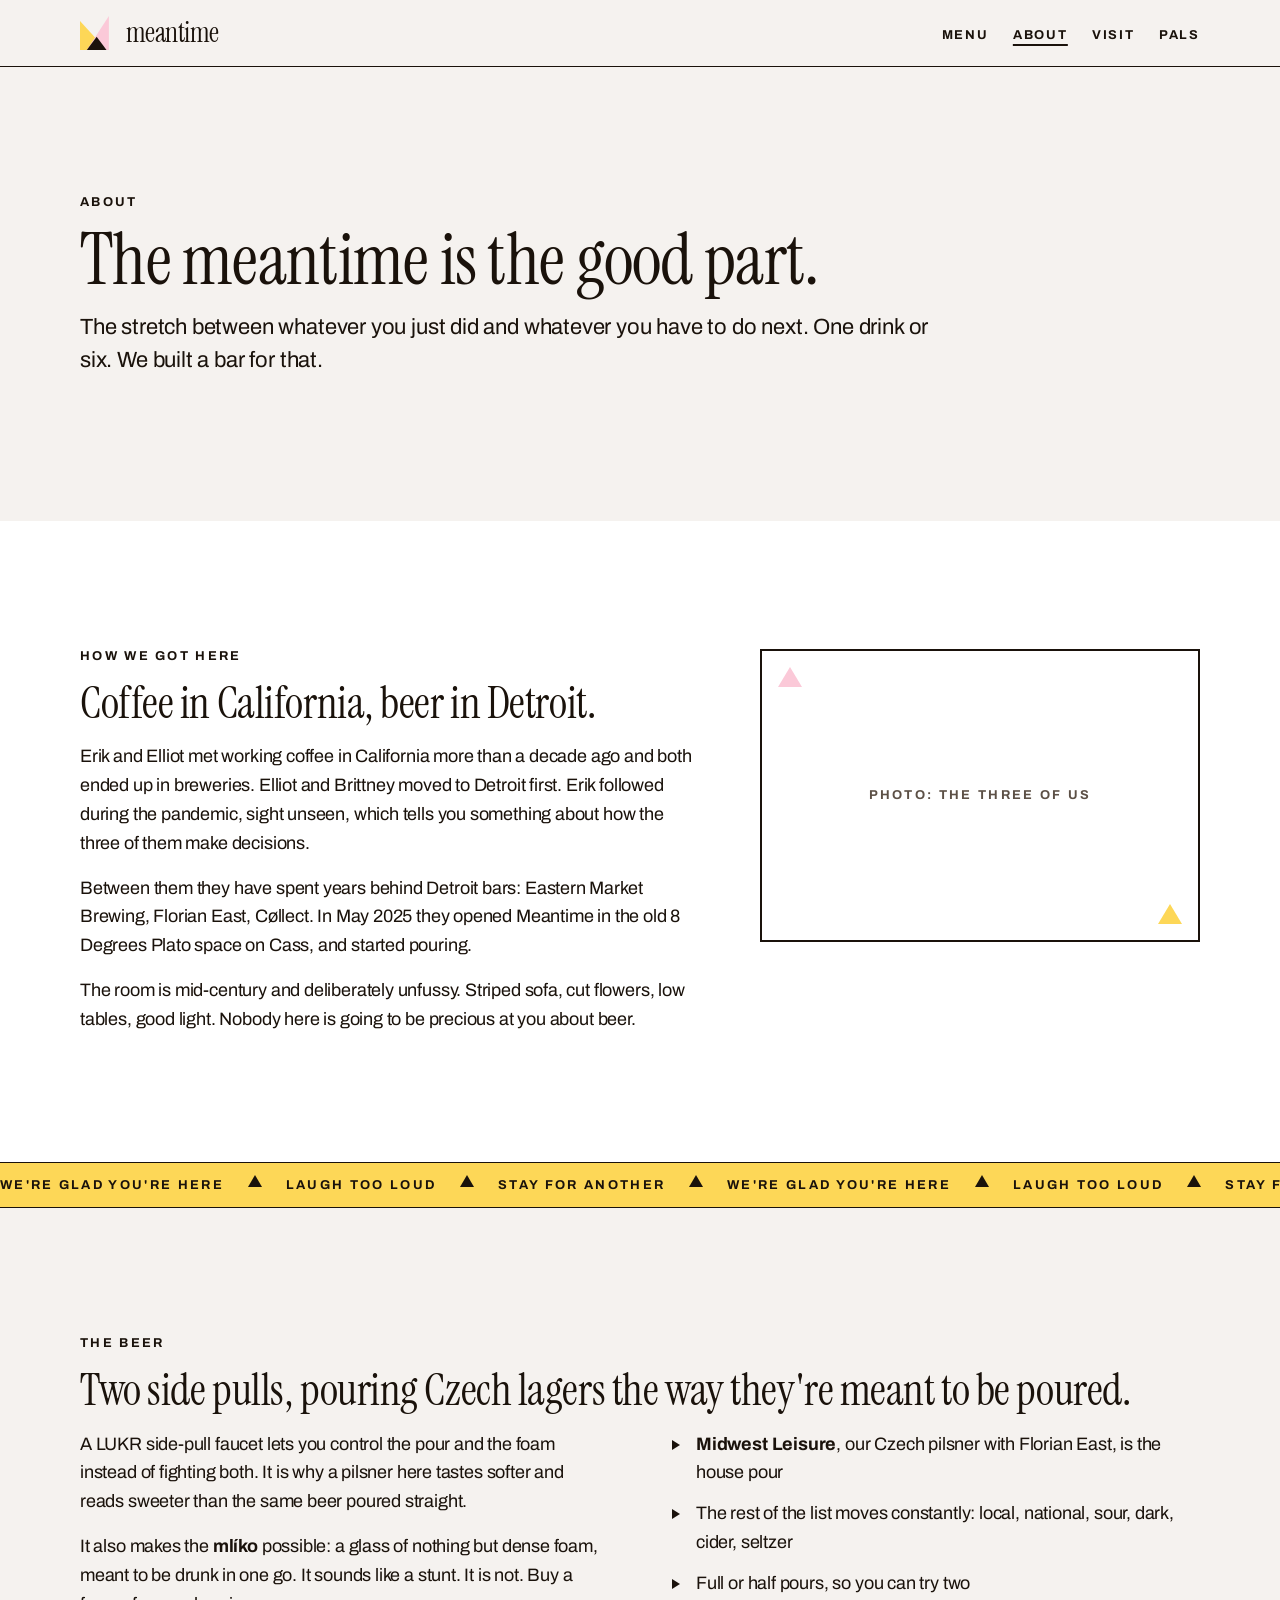
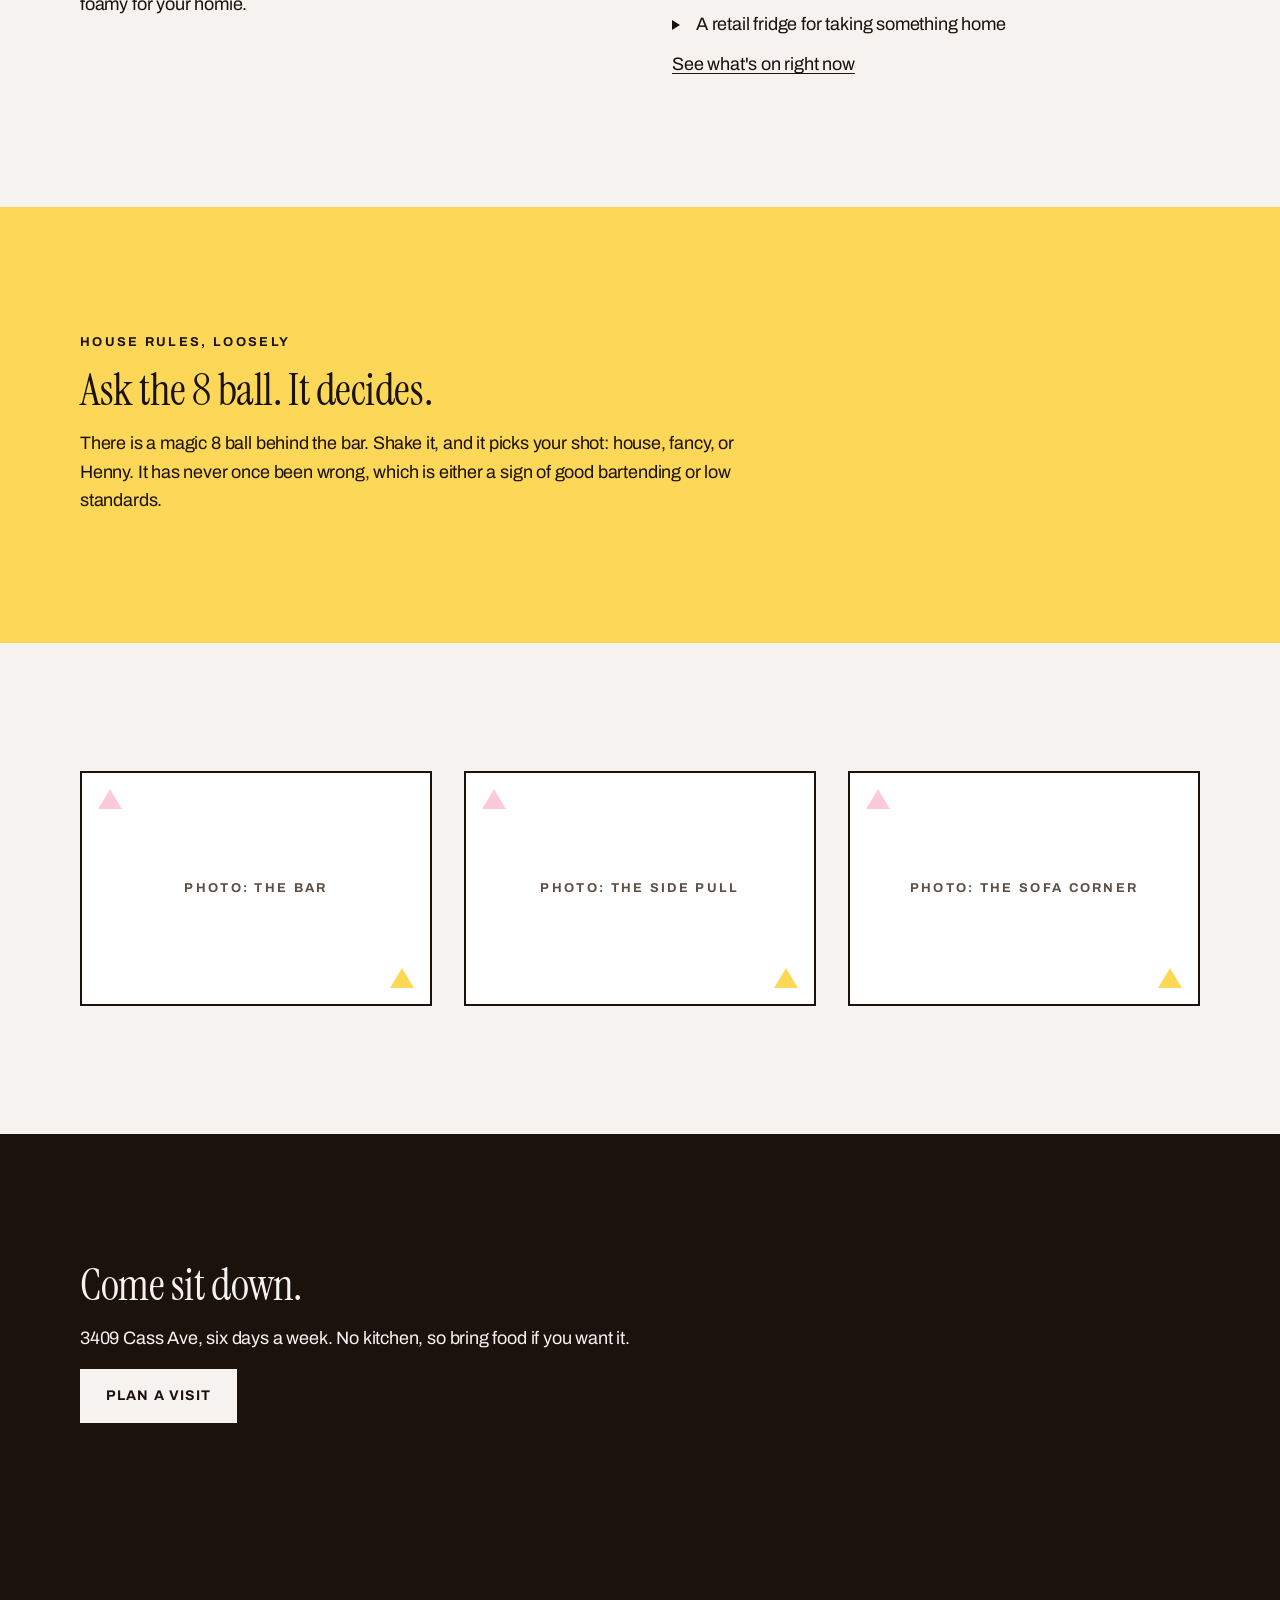
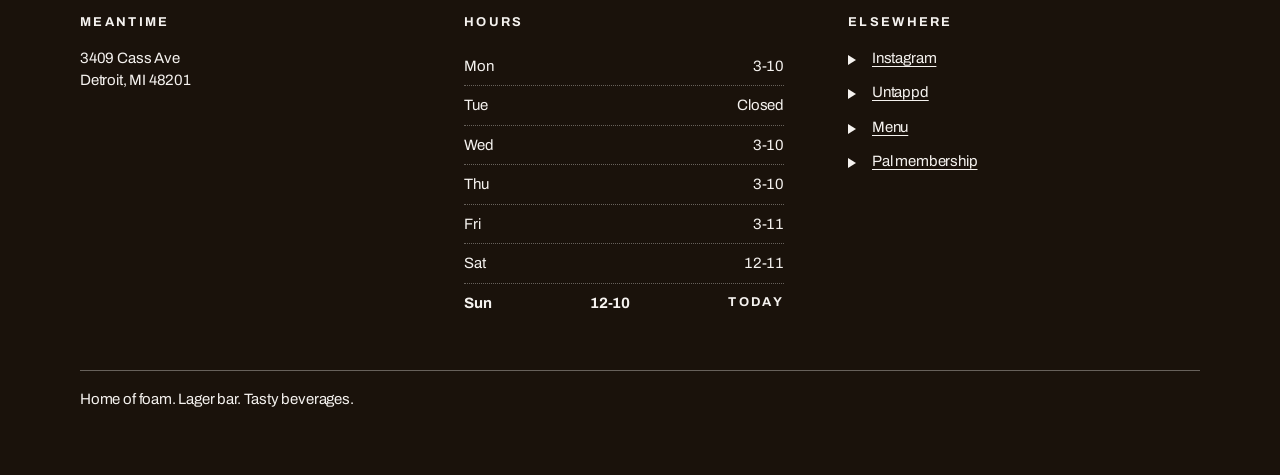
==== about.html @ 0e27b1e8 "feat: about page" ====
<!DOCTYPE html>
<html lang="en">
<head>
<meta charset="utf-8">
<meta name="viewport" content="width=device-width, initial-scale=1">
<title>About - Meantime</title>
<meta name="description" content="Three people, two Czech side pulls, and the old 8 Degrees Plato space on Cass. How Meantime got here and what we pour.">
<link rel="canonical" href="https://www.meantimeoncass.com/about">
<meta property="og:type" content="website">
<meta property="og:title" content="About - Meantime">
<meta property="og:description" content="Three people, two Czech side pulls, and the old 8 Degrees Plato space on Cass.">
<meta property="og:url" content="https://www.meantimeoncass.com/about">
<link rel="preconnect" href="https://fonts.googleapis.com">
<link rel="preconnect" href="https://fonts.gstatic.com" crossorigin>
<link href="https://fonts.googleapis.com/css2?family=Archivo:ital,wght@0,400;0,500;0,700;1,400&family=Instrument+Serif:ital@0;1&display=swap" rel="stylesheet">
<link rel="stylesheet" href="assets/css/style.css">
</head>
<body>
<a class="skip-link" href="#main">Skip to content</a>

<header class="site-header">
  <div class="container site-header__inner">
    <a class="wordmark" href="index.html" aria-label="Meantime, home">
      <img class="wordmark__mark" src="assets/img/mark.svg" alt="" width="34" height="34">
      <span class="wordmark__text">meantime</span>
    </a>
    <nav class="site-nav" aria-label="Main">
      <ul>
        <li><a href="menu.html">Menu</a></li>
        <li><a href="about.html" aria-current="page">About</a></li>
        <li><a href="visit.html">Visit</a></li>
        <li><a href="pals.html">Pals</a></li>
      </ul>
    </nav>
  </div>
</header>

<main id="main">

  <section class="section">
    <div class="container">
      <p class="label">About</p>
      <h1>The meantime is the good part.</h1>
      <p class="lede">The stretch between whatever you just did and whatever you have to do next. One drink or six. We built a bar for that.</p>
    </div>
  </section>

  <section class="section section--paper">
    <div class="container split split--wide-left">
      <div>
        <p class="label">How we got here</p>
        <h2>Coffee in California, beer in Detroit.</h2>
        <p>Erik and Elliot met working coffee in California more than a decade ago and both ended up in breweries. Elliot and Brittney moved to Detroit first. Erik followed during the pandemic, sight unseen, which tells you something about how the three of them make decisions.</p>
        <p>Between them they have spent years behind Detroit bars: Eastern Market Brewing, Florian East, Cøllect. In May 2025 they opened Meantime in the old 8 Degrees Plato space on Cass, and started pouring.</p>
        <p class="mb-0">The room is mid-century and deliberately unfussy. Striped sofa, cut flowers, low tables, good light. Nobody here is going to be precious at you about beer.</p>
      </div>
      <figure class="asset-slot" aria-label="Photo slot: Erik, Brittney and Elliot">
        <span class="asset-slot__label">Photo: the three of us</span>
      </figure>
    </div>
  </section>

  <div class="marquee" aria-hidden="true">
    <div class="marquee__track">
      <span>We're glad you're here</span><span class="tri"></span><span>Laugh too loud</span><span class="tri"></span><span>Stay for another</span><span class="tri"></span>
      <span>We're glad you're here</span><span class="tri"></span><span>Laugh too loud</span><span class="tri"></span><span>Stay for another</span><span class="tri"></span>
    </div>
  </div>

  <section class="section">
    <div class="container">
      <p class="label">The beer</p>
      <h2>Two side pulls, pouring Czech lagers the way they're meant to be poured.</h2>
      <div class="split">
        <div>
          <p>A LUKR side-pull faucet lets you control the pour and the foam instead of fighting both. It is why a pilsner here tastes softer and reads sweeter than the same beer poured straight.</p>
          <p class="mb-0">It also makes the <strong>mlíko</strong> possible: a glass of nothing but dense foam, meant to be drunk in one go. It sounds like a stunt. It is not. Buy a foamy for your homie.</p>
        </div>
        <div>
          <ul class="tri-list">
            <li><strong>Midwest Leisure</strong>, our Czech pilsner with Florian East, is the house pour</li>
            <li>The rest of the list moves constantly: local, national, sour, dark, cider, seltzer</li>
            <li>Full or half pours, so you can try two</li>
            <li>A retail fridge for taking something home</li>
          </ul>
          <p class="mb-0"><a href="menu.html">See what's on right now</a></p>
        </div>
      </div>
    </div>
  </section>

  <section class="section section--yellow">
    <div class="container">
      <p class="label">House rules, loosely</p>
      <h2>Ask the 8 ball. It decides.</h2>
      <p class="mb-0">There is a magic 8 ball behind the bar. Shake it, and it picks your shot: house, fancy, or Henny. It has never once been wrong, which is either a sign of good bartending or low standards.</p>
    </div>
  </section>

  <section class="section">
    <div class="container">
      <div class="cols">
        <figure class="asset-slot" aria-label="Photo slot: the bar"><span class="asset-slot__label">Photo: the bar</span></figure>
        <figure class="asset-slot" aria-label="Photo slot: side pull mid-pour"><span class="asset-slot__label">Photo: the side pull</span></figure>
        <figure class="asset-slot" aria-label="Photo slot: the sofa corner"><span class="asset-slot__label">Photo: the sofa corner</span></figure>
      </div>
    </div>
  </section>

  <section class="section section--ink">
    <div class="container">
      <h2>Come sit down.</h2>
      <p>3409 Cass Ave, six days a week. No kitchen, so bring food if you want it.</p>
      <p class="mb-0"><a class="btn" href="visit.html">Plan a visit</a></p>
    </div>
  </section>

</main>

<footer class="site-footer">
  <div class="container">
    <div class="footer-grid">
      <div>
        <p class="label">Meantime</p>
        <p class="small mb-0">3409 Cass Ave<br>Detroit, MI 48201</p>
      </div>
      <div>
        <p class="label">Hours</p>
        <ul class="hours small">
          <li data-day="1"><span>Mon</span><span>3-10</span></li>
          <li data-day="2"><span>Tue</span><span>Closed</span></li>
          <li data-day="3"><span>Wed</span><span>3-10</span></li>
          <li data-day="4"><span>Thu</span><span>3-10</span></li>
          <li data-day="5"><span>Fri</span><span>3-11</span></li>
          <li data-day="6"><span>Sat</span><span>12-11</span></li>
          <li data-day="0"><span>Sun</span><span>12-10</span></li>
        </ul>
      </div>
      <div>
        <p class="label">Elsewhere</p>
        <ul class="tri-list small">
          <li><a href="https://www.instagram.com/meantimeoncass">Instagram</a></li>
          <li><a href="https://untappd.com/v/meantime/13344846">Untappd</a></li>
          <li><a href="menu.html">Menu</a></li>
          <li><a href="pals.html">Pal membership</a></li>
        </ul>
      </div>
    </div>
    <div class="footer-bottom">
      <p class="mb-0">Home of foam. Lager bar. Tasty beverages.</p>
    </div>
  </div>
</footer>

<script src="assets/js/main.js"></script>
</body>
</html>
---- assets/css/style.css ----
/* Meantime - design system
   Tokens and rules follow design-catalog/brand-guidelines.md.
   Every color value is measured from the logo file or the live site. */

:root {
  /* color */
  --ink: #1a120b;
  --cream: #f5f2ef;
  --pink: #fbc9d8;
  --yellow: #fdd757;
  --paper: #ffffff;
  --muted: #5c5046;

  /* type */
  --font-display: "Instrument Serif", Georgia, "Times New Roman", serif;
  --font-ui: "Archivo", "Helvetica Neue", Arial, sans-serif;

  --fs-display: clamp(3.5rem, 1.55rem + 8.32vw, 7.5rem);
  --fs-h1: clamp(2.5rem, 1.44rem + 4.53vw, 4.5rem);
  --fs-h2: clamp(1.875rem, 1.43rem + 1.89vw, 2.75rem);
  --fs-h3: clamp(1.375rem, 1.24rem + 0.57vw, 1.625rem);
  --fs-body: clamp(1.0625rem, 1.03rem + 0.15vw, 1.125rem);
  --fs-small: 0.9375rem;
  --fs-label: clamp(0.75rem, 0.73rem + 0.09vw, 0.8125rem);

  /* space */
  --s-1: 4px;
  --s-2: 8px;
  --s-3: 12px;
  --s-4: 16px;
  --s-5: 24px;
  --s-6: 32px;
  --s-7: 48px;
  --s-8: 64px;
  --s-9: 96px;
  --s-10: 128px;

  --container: 1200px;
  --gutter: 20px;
  --section-y: var(--s-8);
  --rule: 1px solid var(--ink);
}

@media (min-width: 768px) {
  :root {
    --gutter: 40px;
    --section-y: var(--s-10);
  }
}

*,
*::before,
*::after { box-sizing: border-box; }

html { -webkit-text-size-adjust: 100%; }

body {
  margin: 0;
  background: var(--cream);
  color: var(--ink);
  font-family: var(--font-ui);
  font-size: var(--fs-body);
  line-height: 1.6;
  letter-spacing: -0.01em;
  font-weight: 400;
}

img { max-width: 100%; height: auto; display: block; }

/* ---------- type ---------- */

h1, h2, h3, h4 { margin: 0 0 var(--s-4); font-weight: 400; }

h1, h2 {
  font-family: var(--font-display);
  letter-spacing: -0.01em;
}

h1 { font-size: var(--fs-h1); line-height: 0.95; }
h2 { font-size: var(--fs-h2); line-height: 1.05; }

h3 {
  font-family: var(--font-ui);
  font-size: var(--fs-h3);
  font-weight: 700;
  line-height: 1.2;
  letter-spacing: 0;
}

p { margin: 0 0 var(--s-4); max-width: 66ch; }

.display {
  font-family: var(--font-display);
  font-size: var(--fs-display);
  line-height: 0.88;
  letter-spacing: -0.01em;
  margin: 0;
}

.label {
  font-family: var(--font-ui);
  font-size: var(--fs-label);
  font-weight: 700;
  letter-spacing: 0.18em;
  text-transform: uppercase;
  line-height: 1.2;
  margin: 0 0 var(--s-4);
}

.small { font-size: var(--fs-small); line-height: 1.5; }
.muted { color: var(--muted); }
.lede { font-size: clamp(1.125rem, 1rem + 0.5vw, 1.375rem); line-height: 1.5; }

a {
  color: inherit;
  text-decoration: underline;
  text-decoration-thickness: 1px;
  text-underline-offset: 3px;
}

a:hover,
a:focus-visible { text-decoration-thickness: 2px; }

:focus-visible {
  outline: 2px solid var(--ink);
  outline-offset: 2px;
}

.section--ink :focus-visible { outline-color: var(--cream); }

/* ---------- layout ---------- */

.container {
  width: 100%;
  max-width: var(--container);
  margin-inline: auto;
  padding-inline: var(--gutter);
}

.section { padding-block: var(--section-y); }
.section--pink { background: var(--pink); }
.section--yellow { background: var(--yellow); }
.section--paper { background: var(--paper); }

.section--ink {
  background: var(--ink);
  color: var(--cream);
}

.section--ink a { color: var(--cream); }

.stack > * + * { margin-top: var(--s-4); }
.stack-lg > * + * { margin-top: var(--s-6); }

.split {
  display: grid;
  gap: var(--s-6);
}

@media (min-width: 900px) {
  .split { grid-template-columns: 1fr 1fr; gap: var(--s-8); align-items: start; }
  .split--wide-left { grid-template-columns: 1.4fr 1fr; }
}

.cols {
  display: grid;
  gap: var(--s-6);
  grid-template-columns: repeat(auto-fit, minmax(240px, 1fr));
}

/* ---------- skip link ---------- */

.skip-link {
  position: absolute;
  left: -9999px;
  top: 0;
  background: var(--ink);
  color: var(--cream);
  padding: var(--s-3) var(--s-4);
  z-index: 100;
  text-decoration: none;
}

.skip-link:focus { left: var(--gutter); top: var(--s-3); }

/* ---------- buttons ---------- */

.btn {
  display: inline-block;
  font-family: var(--font-ui);
  font-size: 0.875rem;
  font-weight: 700;
  letter-spacing: 0.08em;
  text-transform: uppercase;
  text-decoration: none;
  padding: 14px 24px;
  border: 2px solid var(--ink);
  border-radius: 0;
  background: var(--ink);
  color: var(--cream);
  cursor: pointer;
  transition: background-color 150ms ease, color 150ms ease, border-color 150ms ease;
}

.btn:hover,
.btn:focus-visible {
  background: var(--yellow);
  border-color: var(--ink);
  color: var(--ink);
  text-decoration: none;
}

.btn--secondary {
  background: transparent;
  color: var(--ink);
}

.btn--secondary:hover,
.btn--secondary:focus-visible {
  background: var(--ink);
  color: var(--cream);
}

.section--ink .btn {
  background: var(--cream);
  color: var(--ink);
  border-color: var(--cream);
}

.section--ink .btn:hover,
.section--ink .btn:focus-visible {
  background: var(--yellow);
  border-color: var(--yellow);
}

/* ---------- motif ---------- */

.tri {
  width: 0;
  height: 0;
  border-left: 7px solid transparent;
  border-right: 7px solid transparent;
  border-bottom: 12px solid var(--ink);
  display: inline-block;
}

.divider {
  display: flex;
  justify-content: center;
  padding-block: var(--s-6);
}

.tri-list { list-style: none; padding: 0; margin: 0; }

.tri-list li {
  position: relative;
  padding-left: var(--s-5);
  margin-bottom: var(--s-3);
}

.tri-list li::before {
  content: "";
  position: absolute;
  left: 0;
  top: 0.55em;
  width: 0;
  height: 0;
  border-top: 5px solid transparent;
  border-bottom: 5px solid transparent;
  border-left: 8px solid currentColor;
}

/* ---------- header ---------- */

.site-header {
  border-bottom: var(--rule);
  background: var(--cream);
}

.site-header__inner {
  display: flex;
  align-items: center;
  justify-content: space-between;
  gap: var(--s-4);
  padding-block: var(--s-4);
}

.wordmark {
  display: inline-flex;
  align-items: center;
  gap: var(--s-3);
  text-decoration: none;
}

.wordmark__mark { width: 34px; height: 34px; flex: none; }

.wordmark__text {
  font-family: var(--font-display);
  font-size: 1.75rem;
  line-height: 1;
  letter-spacing: -0.02em;
}

.site-nav ul {
  display: flex;
  gap: var(--s-5);
  list-style: none;
  margin: 0;
  padding: 0;
}

.site-nav a {
  font-size: var(--fs-label);
  font-weight: 700;
  letter-spacing: 0.14em;
  text-transform: uppercase;
  text-decoration: none;
}

.site-nav a:hover,
.site-nav a:focus-visible,
.site-nav a[aria-current="page"] {
  text-decoration: underline;
  text-decoration-thickness: 2px;
  text-underline-offset: 5px;
}

@media (max-width: 600px) {
  .site-header__inner { flex-direction: column; align-items: flex-start; gap: var(--s-3); }
  .site-nav ul { gap: var(--s-4); flex-wrap: wrap; }
}

/* ---------- marquee ---------- */

.marquee {
  background: var(--yellow);
  border-block: var(--rule);
  overflow: hidden;
  padding-block: var(--s-3);
}

.marquee__track {
  display: flex;
  gap: var(--s-5);
  width: max-content;
  animation: marquee 32s linear infinite;
  font-family: var(--font-ui);
  font-weight: 700;
  font-size: var(--fs-label);
  letter-spacing: 0.18em;
  text-transform: uppercase;
  white-space: nowrap;
}

@keyframes marquee {
  from { transform: translateX(0); }
  to { transform: translateX(-50%); }
}

/* ---------- menu rows ---------- */

.menu-row {
  display: grid;
  grid-template-columns: 1fr auto;
  align-items: baseline;
  gap: var(--s-3);
  padding-block: var(--s-3);
}

.menu-row + .menu-row { border-top: 1px dotted var(--ink); }

.menu-row__name {
  font-family: var(--font-ui);
  font-weight: 700;
  font-size: 1.125rem;
  line-height: 1.3;
}

.menu-row__price {
  font-weight: 500;
  font-variant-numeric: tabular-nums;
}

.menu-row__desc {
  grid-column: 1 / -1;
  font-family: var(--font-display);
  font-style: italic;
  font-size: 1rem;
  line-height: 1.4;
  color: var(--muted);
  margin: 0;
  max-width: 60ch;
}

/* ---------- asset slots ----------
   Framed placeholders where the owner's photography goes.
   Tracked in design-catalog/assets-needed.md. */

.asset-slot {
  margin: 0;
  border: 2px solid var(--ink);
  background: var(--paper);
  aspect-ratio: 3 / 2;
  display: flex;
  align-items: center;
  justify-content: center;
  position: relative;
}

.asset-slot::before,
.asset-slot::after {
  content: "";
  position: absolute;
  width: 0;
  height: 0;
  border-left: 12px solid transparent;
  border-right: 12px solid transparent;
  border-bottom: 20px solid var(--pink);
}

.asset-slot::before { top: var(--s-4); left: var(--s-4); }
.asset-slot::after { bottom: var(--s-4); right: var(--s-4); border-bottom-color: var(--yellow); }

.asset-slot__label {
  font-family: var(--font-ui);
  font-size: var(--fs-label);
  font-weight: 700;
  letter-spacing: 0.18em;
  text-transform: uppercase;
  color: var(--muted);
}

/* ---------- cards ---------- */

.card {
  background: var(--paper);
  border: var(--rule);
  padding: var(--s-5);
}

.card h3 { margin-bottom: var(--s-2); }

/* ---------- hours ---------- */

.hours { list-style: none; margin: 0; padding: 0; max-width: 20rem; }

.hours li {
  display: flex;
  justify-content: space-between;
  gap: var(--s-4);
  padding-block: var(--s-2);
  font-variant-numeric: tabular-nums;
}

.hours li + li { border-top: 1px dotted currentColor; }

.hours li[data-today="true"] { font-weight: 700; }

.hours li[data-today="true"]::after {
  content: "today";
  font-family: var(--font-ui);
  font-size: var(--fs-label);
  font-weight: 700;
  letter-spacing: 0.18em;
  text-transform: uppercase;
  align-self: center;
}

/* ---------- footer ---------- */

.site-footer {
  background: var(--ink);
  color: var(--cream);
  padding-block: var(--s-8);
}

.site-footer a { color: var(--cream); }

.site-footer .hours li + li { border-top-color: rgba(245, 242, 239, 0.35); }

.footer-grid {
  display: grid;
  gap: var(--s-6);
  grid-template-columns: repeat(auto-fit, minmax(220px, 1fr));
}

.footer-bottom {
  margin-top: var(--s-7);
  padding-top: var(--s-4);
  border-top: 1px solid rgba(245, 242, 239, 0.35);
  font-size: var(--fs-small);
}

/* ---------- utilities ---------- */

.visually-hidden {
  position: absolute;
  width: 1px;
  height: 1px;
  padding: 0;
  margin: -1px;
  overflow: hidden;
  clip: rect(0 0 0 0);
  white-space: nowrap;
  border: 0;
}

.center { text-align: center; }
.mt-0 { margin-top: 0; }
.mb-0 { margin-bottom: 0; }

@media (prefers-reduced-motion: reduce) {
  .marquee__track { animation: none; transform: none; }
  *,
  *::before,
  *::after {
    animation-duration: 0.001ms !important;
    animation-iteration-count: 1 !important;
    transition-duration: 0.001ms !important;
  }
}
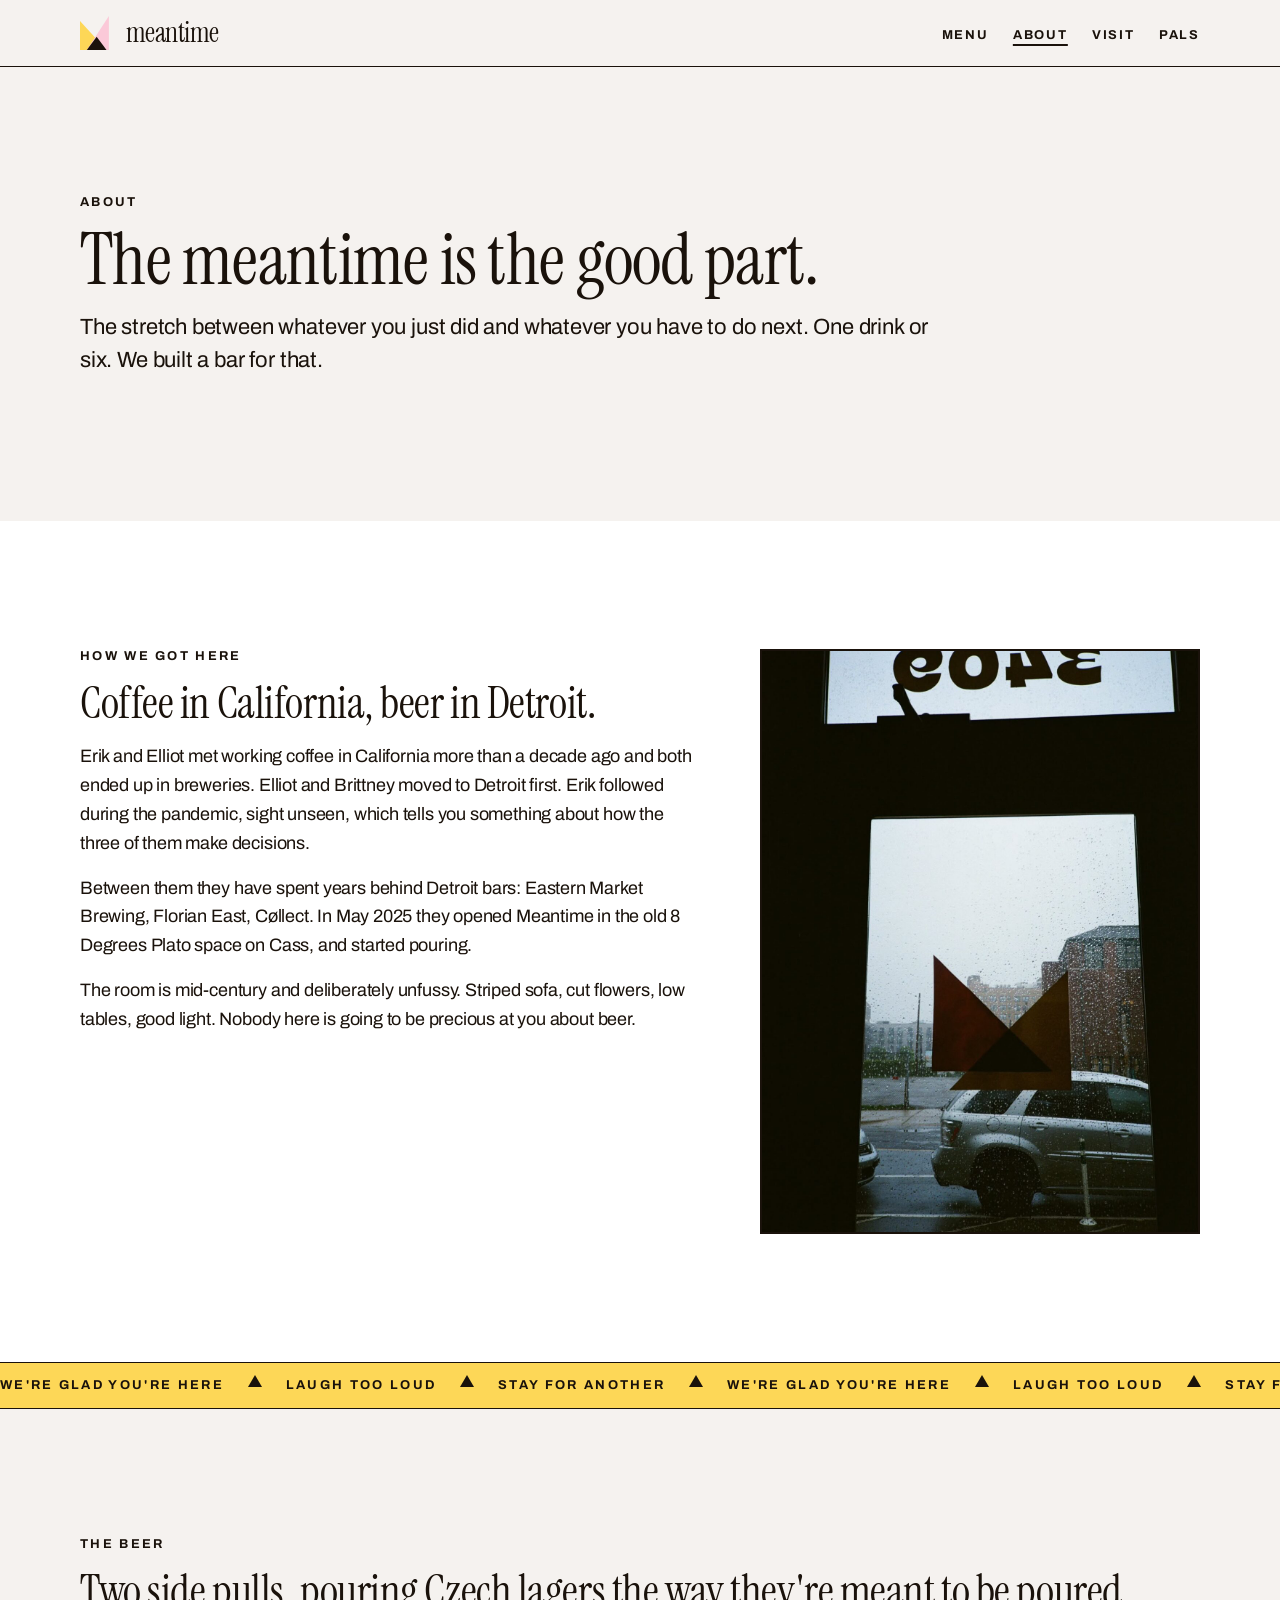
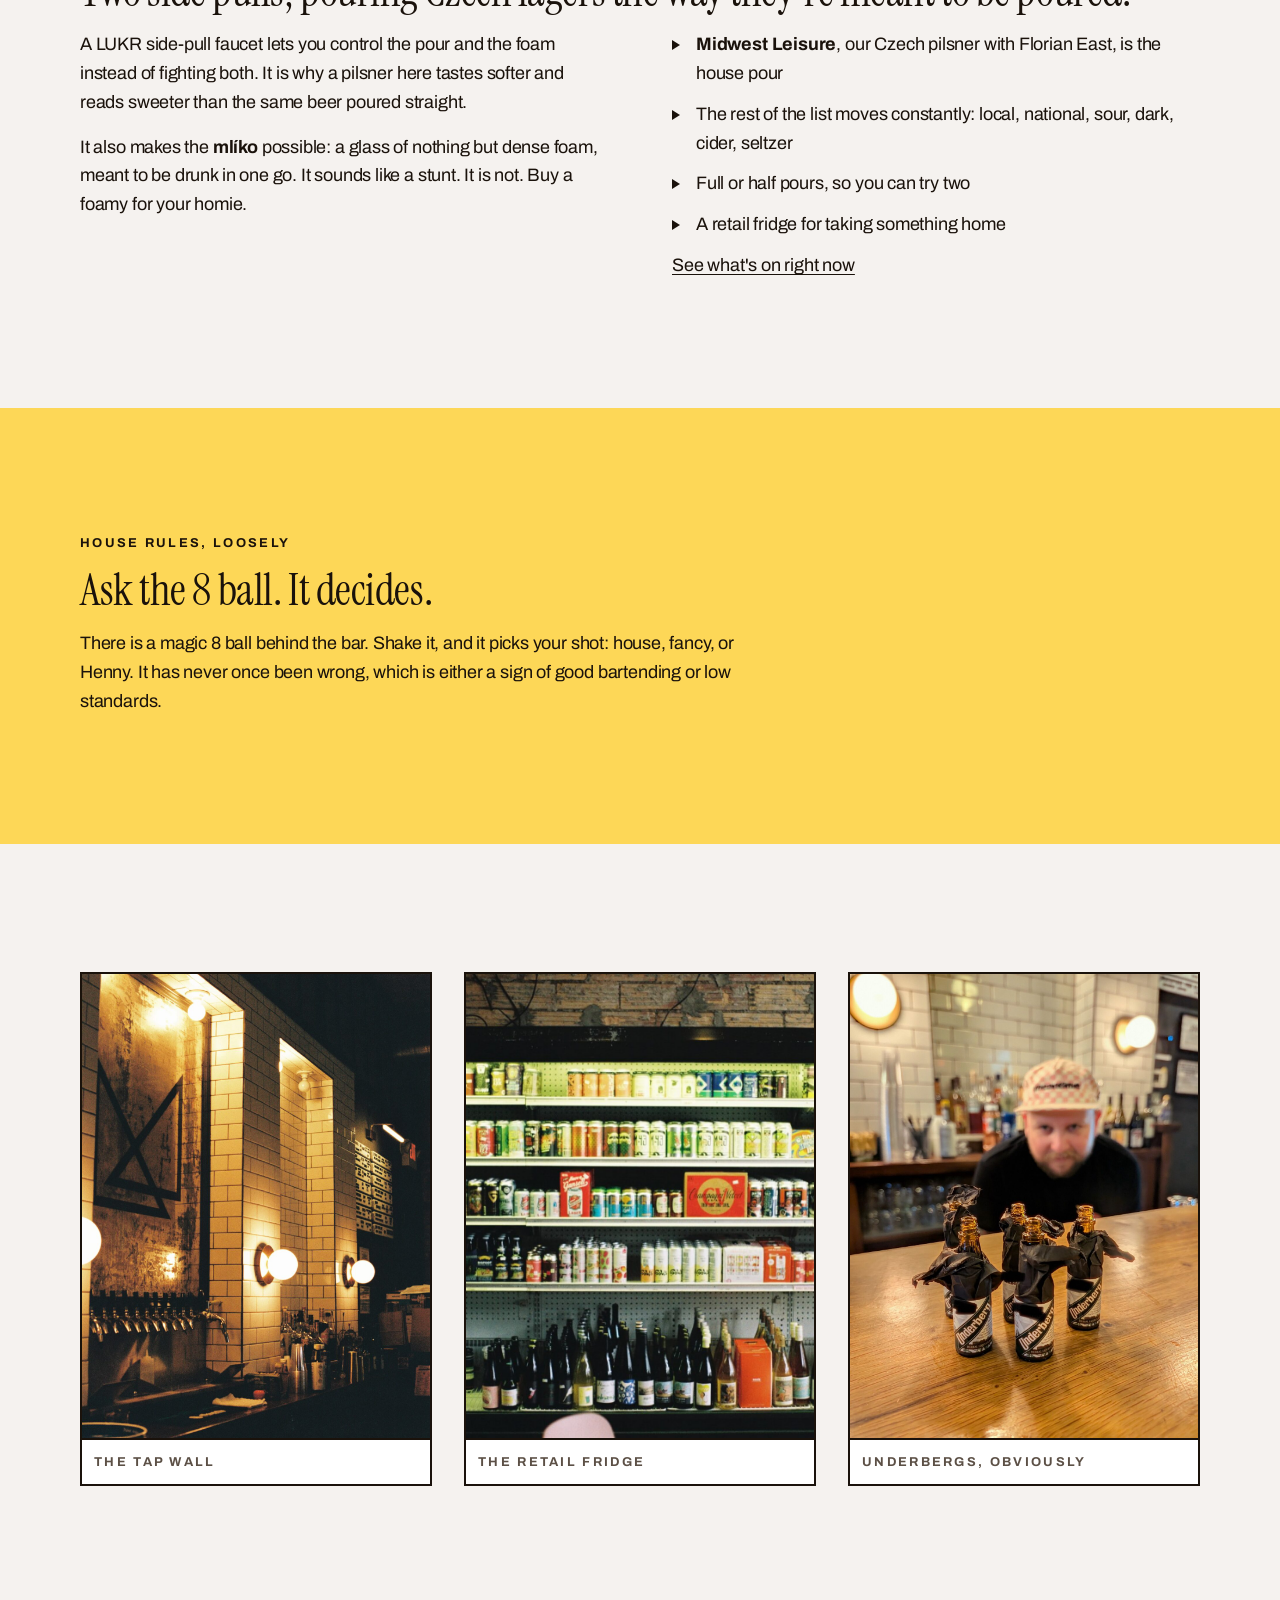
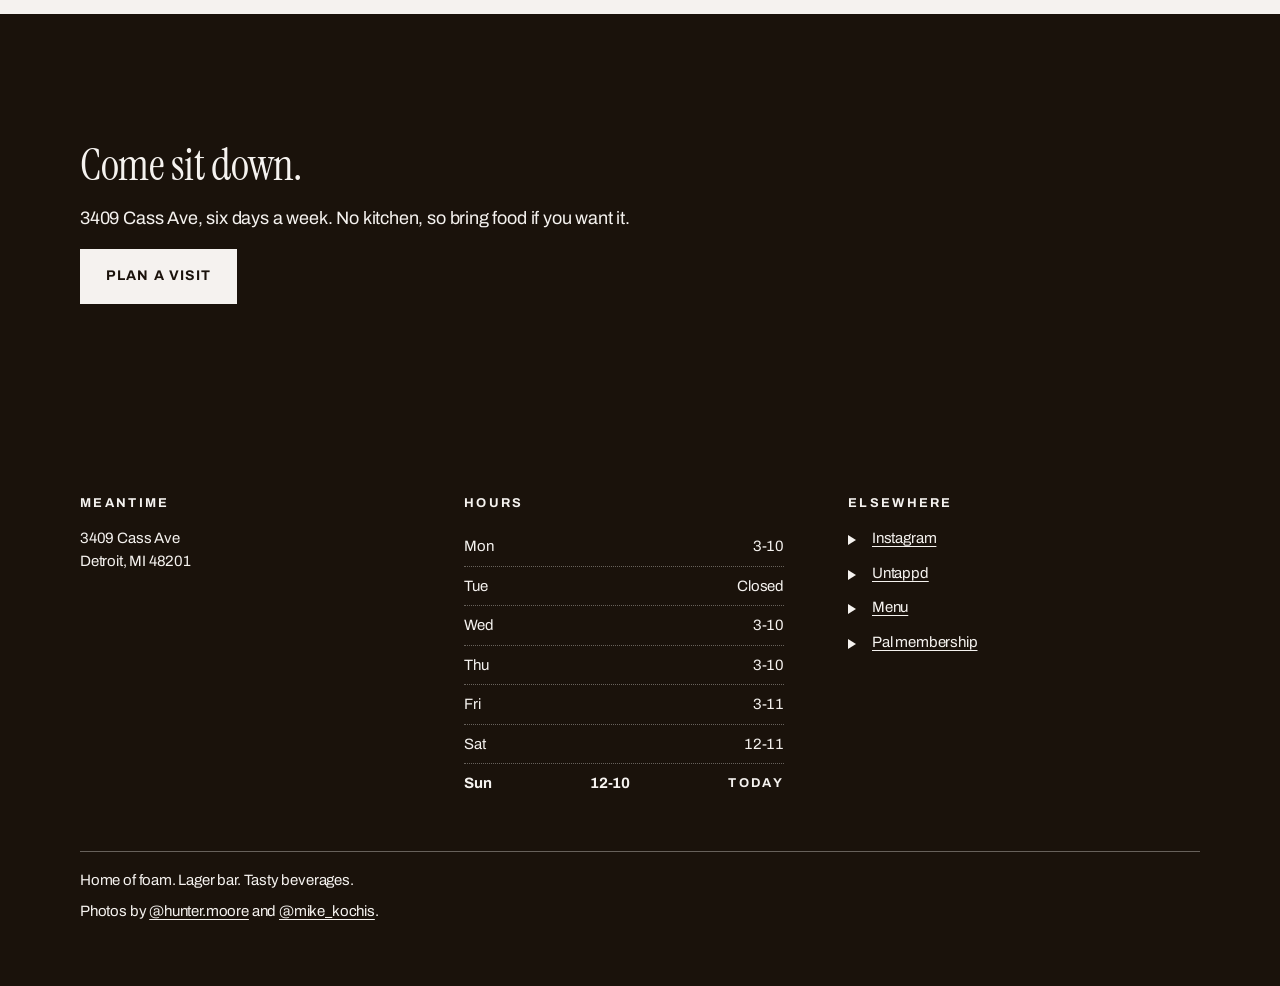
==== commit 9ed97d81: "feat: real Instagram photography and a brand intel rewrite from the feed Co-Authored-By: Claude Opus" ====
--- a/about.html
+++ b/about.html
@@ -10,6 +10,16 @@
 <meta property="og:title" content="About - Meantime">
 <meta property="og:description" content="Three people, two Czech side pulls, and the old 8 Degrees Plato space on Cass.">
 <meta property="og:url" content="https://www.meantimeoncass.com/about">
+<meta property="og:image" content="https://www.meantimeoncass.com/assets/img/og-about.png">
+<meta property="og:image:width" content="1200">
+<meta property="og:image:height" content="630">
+<meta property="og:site_name" content="Meantime">
+<meta name="twitter:card" content="summary_large_image">
+<meta name="theme-color" content="#f5f2ef">
+<link rel="icon" href="favicon.ico" sizes="any">
+<link rel="icon" type="image/svg+xml" href="assets/img/mark.svg">
+<link rel="apple-touch-icon" href="assets/img/apple-touch-icon.png">
+<link rel="manifest" href="site.webmanifest">
 <link rel="preconnect" href="https://fonts.googleapis.com">
 <link rel="preconnect" href="https://fonts.gstatic.com" crossorigin>
 <link href="https://fonts.googleapis.com/css2?family=Archivo:ital,wght@0,400;0,500;0,700;1,400&family=Instrument+Serif:ital@0;1&display=swap" rel="stylesheet">
@@ -54,8 +64,9 @@
         <p>Between them they have spent years behind Detroit bars: Eastern Market Brewing, Florian East, Cøllect. In May 2025 they opened Meantime in the old 8 Degrees Plato space on Cass, and started pouring.</p>
         <p class="mb-0">The room is mid-century and deliberately unfussy. Striped sofa, cut flowers, low tables, good light. Nobody here is going to be precious at you about beer.</p>
       </div>
-      <figure class="asset-slot" aria-label="Photo slot: Erik, Brittney and Elliot">
-        <span class="asset-slot__label">Photo: the three of us</span>
+      <!-- Still want a portrait of Erik, Brittney and Elliot here. See SUMMIT-183. -->
+      <figure class="photo">
+        <img src="assets/img/photos/window-mark.jpg" alt="The Meantime window at 3409 Cass, the triangle M painted on the glass, Cass Avenue in the rain outside" width="1200" height="1600" loading="lazy">
       </figure>
     </div>
   </section>
@@ -100,9 +111,18 @@
   <section class="section">
     <div class="container">
       <div class="cols">
-        <figure class="asset-slot" aria-label="Photo slot: the bar"><span class="asset-slot__label">Photo: the bar</span></figure>
-        <figure class="asset-slot" aria-label="Photo slot: side pull mid-pour"><span class="asset-slot__label">Photo: the side pull</span></figure>
-        <figure class="asset-slot" aria-label="Photo slot: the sofa corner"><span class="asset-slot__label">Photo: the sofa corner</span></figure>
+        <figure class="photo">
+          <img src="assets/img/photos/bar-taps.jpg" alt="The tap wall at Meantime under round wall lights, with the triangle M painted above the taps" width="1200" height="1600" loading="lazy">
+          <figcaption>The tap wall</figcaption>
+        </figure>
+        <figure class="photo">
+          <img src="assets/img/photos/retail-fridge.jpg" alt="The retail cooler stocked with cans, bottles and wine" width="1600" height="1080" loading="lazy">
+          <figcaption>The retail fridge</figcaption>
+        </figure>
+        <figure class="photo">
+          <img src="assets/img/photos/bar-underberg.jpg" alt="A bartender behind a row of Underberg bottles on the wood bar" width="1200" height="1595" loading="lazy">
+          <figcaption>Underbergs, obviously</figcaption>
+        </figure>
       </div>
     </div>
   </section>
@@ -148,6 +168,7 @@
     </div>
     <div class="footer-bottom">
       <p class="mb-0">Home of foam. Lager bar. Tasty beverages.</p>
+      <p class="small mb-0" style="margin-top:var(--s-2)">Photos by <a href="https://www.instagram.com/hunter.moore">@hunter.moore</a> and <a href="https://www.instagram.com/mike_kochis">@mike_kochis</a>.</p>
     </div>
   </div>
 </footer>
--- a/assets/css/style.css
+++ b/assets/css/style.css
@@ -430,6 +430,49 @@
   color: var(--muted);
 }
 
+/* ---------- photos ---------- */
+
+.photo {
+  margin: 0;
+  border: 2px solid var(--ink);
+  background: var(--paper);
+}
+
+.photo img { width: 100%; height: auto; display: block; }
+
+/* In a three-up row, crop to one shape so the tiles line up. */
+.cols > .photo img { aspect-ratio: 3 / 4; object-fit: cover; }
+
+.photo figcaption {
+  font-family: var(--font-ui);
+  font-size: var(--fs-label);
+  font-weight: 700;
+  letter-spacing: 0.18em;
+  text-transform: uppercase;
+  padding: var(--s-3);
+  border-top: 2px solid var(--ink);
+  color: var(--muted);
+}
+
+/* ---------- map ---------- */
+
+.map-frame {
+  border: 2px solid var(--ink);
+  background: var(--paper);
+  aspect-ratio: 16 / 9;
+}
+
+.map-frame iframe {
+  display: block;
+  width: 100%;
+  height: 100%;
+  border: 0;
+}
+
+@media (max-width: 600px) {
+  .map-frame { aspect-ratio: 4 / 3; }
+}
+
 /* ---------- cards ---------- */
 
 .card {
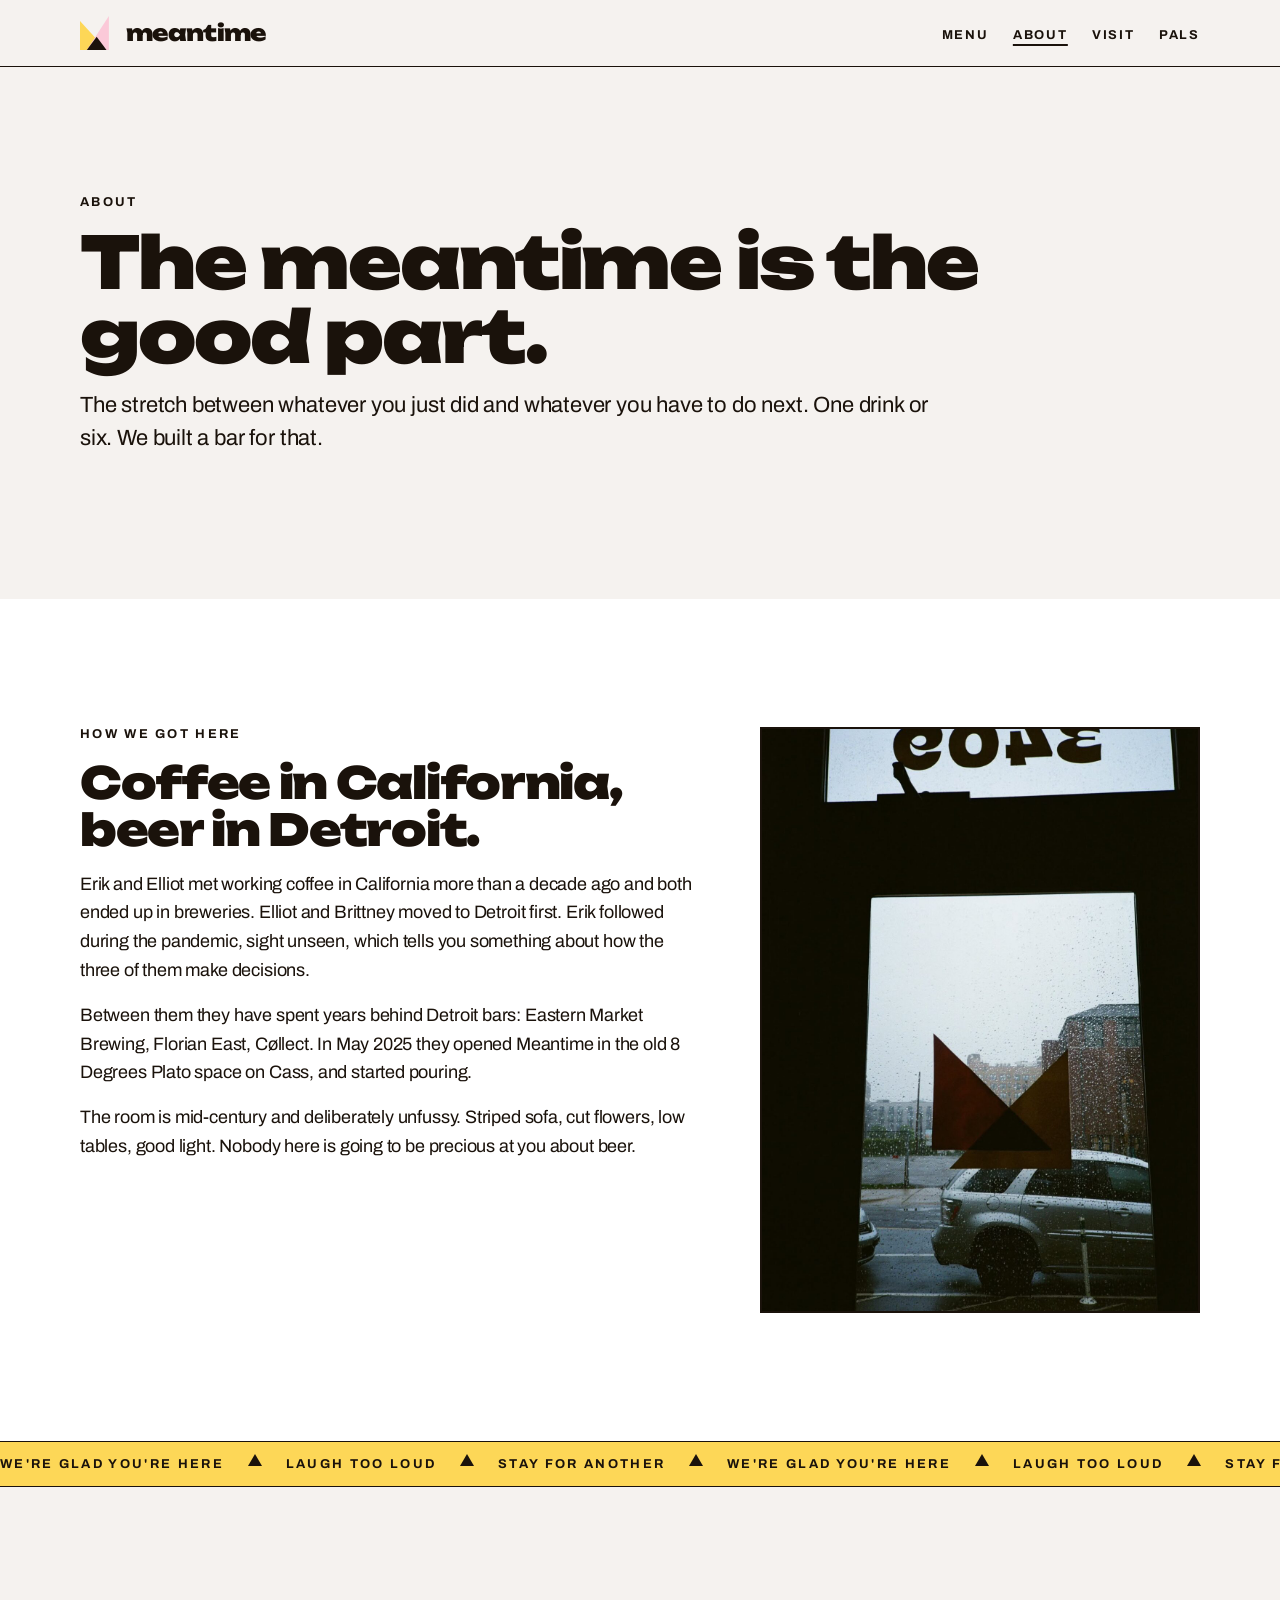
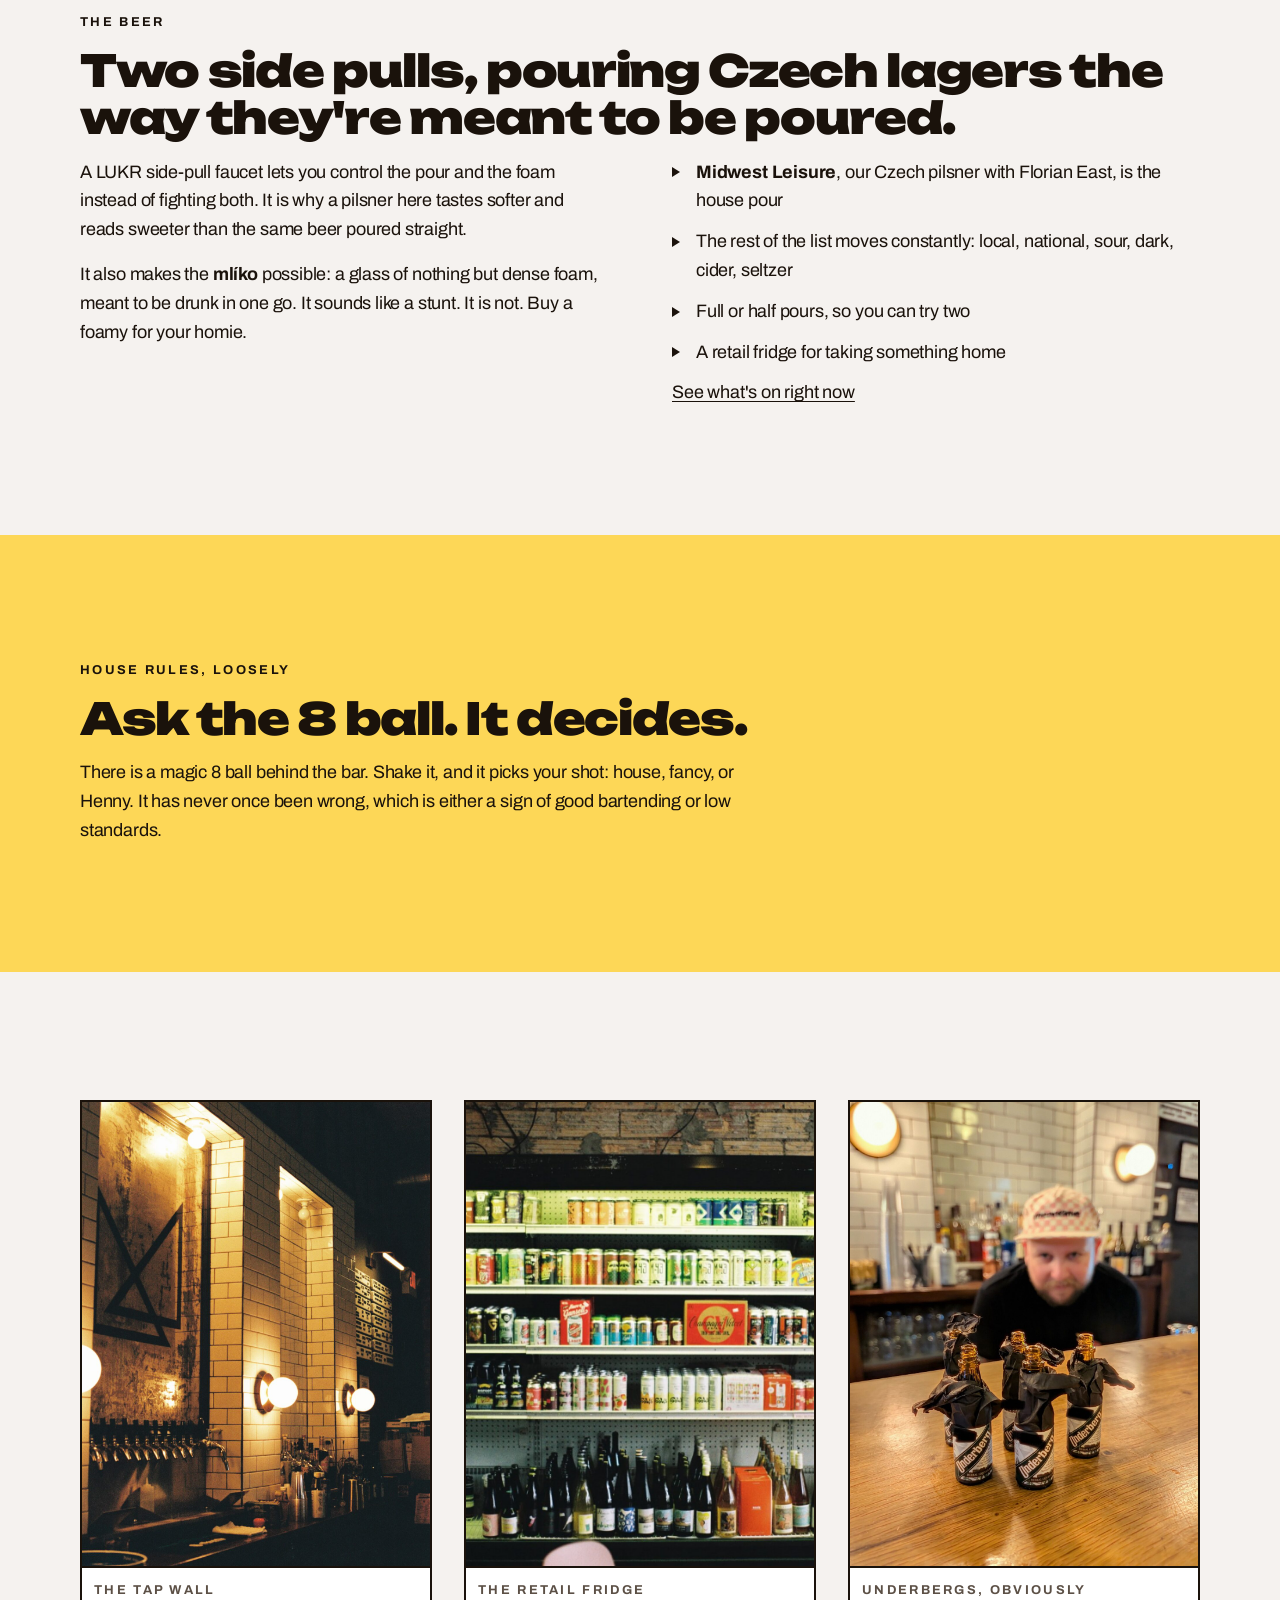
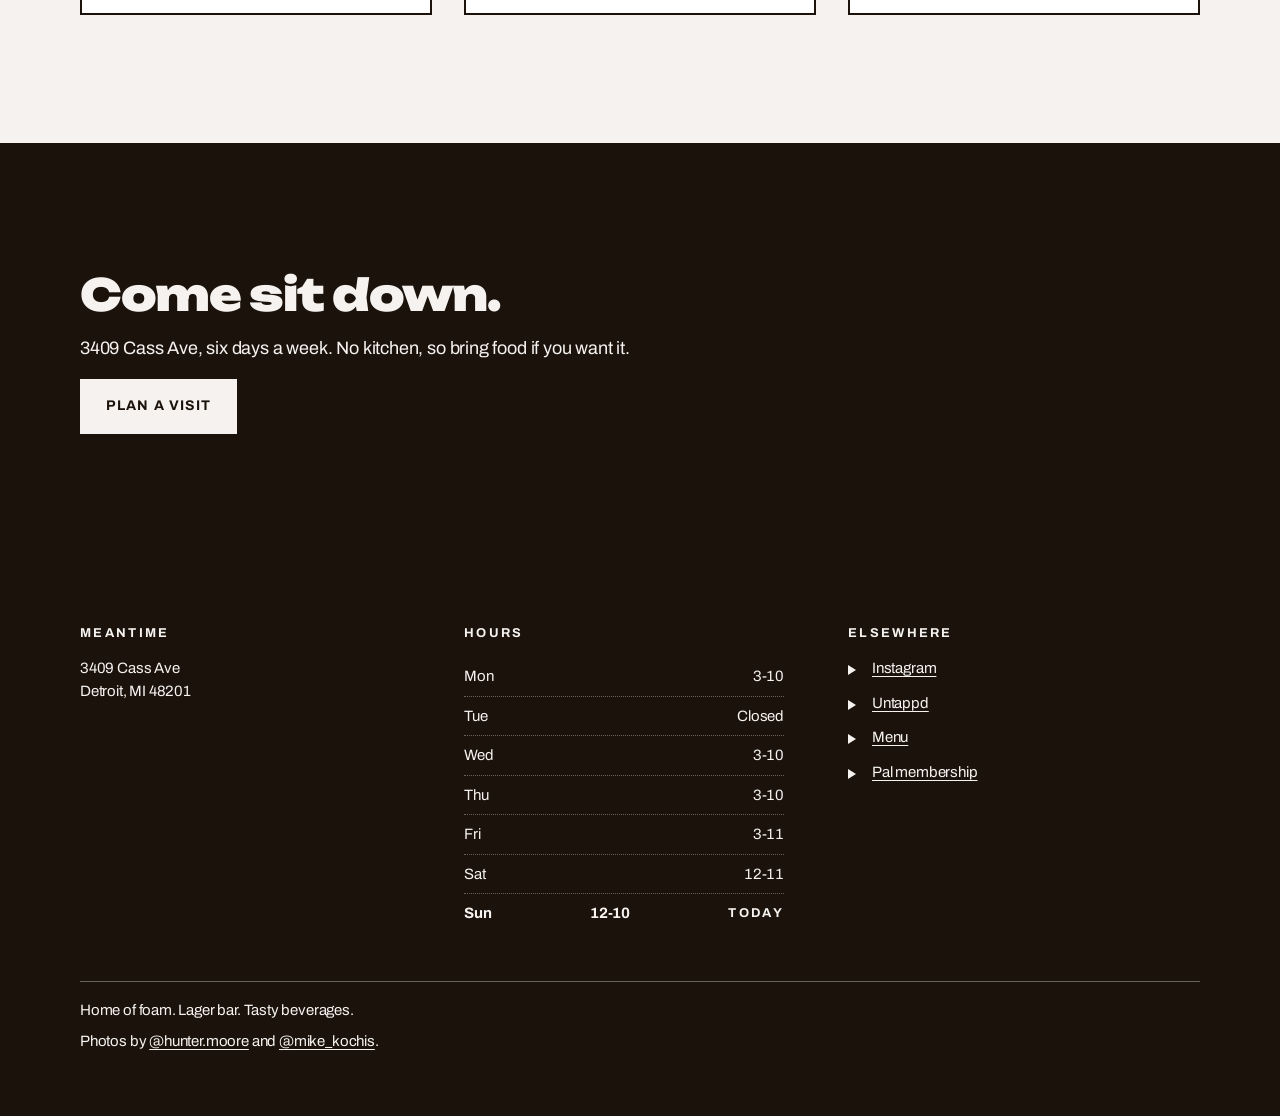
==== commit 6d361ffc: "feat: set display type in the wordmark's own voice The wordmark face is identified: Gango Black by A" ====
--- a/about.html
+++ b/about.html
@@ -22,7 +22,7 @@
 <link rel="manifest" href="site.webmanifest">
 <link rel="preconnect" href="https://fonts.googleapis.com">
 <link rel="preconnect" href="https://fonts.gstatic.com" crossorigin>
-<link href="https://fonts.googleapis.com/css2?family=Archivo:ital,wght@0,400;0,500;0,700;1,400&family=Instrument+Serif:ital@0;1&display=swap" rel="stylesheet">
+<link href="https://fonts.googleapis.com/css2?family=Archivo:ital,wght@0,400;0,500;0,700;1,400&family=Instrument+Serif:ital@0;1&family=Unbounded:wght@900&display=swap" rel="stylesheet">
 <link rel="stylesheet" href="assets/css/style.css">
 </head>
 <body>
--- a/assets/css/style.css
+++ b/assets/css/style.css
@@ -12,10 +12,11 @@
   --muted: #5c5046;
 
   /* type */
-  --font-display: "Instrument Serif", Georgia, "Times New Roman", serif;
+  --font-display: "Unbounded", "Archivo", "Helvetica Neue", Arial, sans-serif;
+  --font-serif: "Instrument Serif", Georgia, "Times New Roman", serif;
   --font-ui: "Archivo", "Helvetica Neue", Arial, sans-serif;
 
-  --fs-display: clamp(3.5rem, 1.55rem + 8.32vw, 7.5rem);
+  --fs-display: clamp(3rem, 1.14rem + 7.96vw, 7.5rem);
   --fs-h1: clamp(2.5rem, 1.44rem + 4.53vw, 4.5rem);
   --fs-h2: clamp(1.875rem, 1.43rem + 1.89vw, 2.75rem);
   --fs-h3: clamp(1.375rem, 1.24rem + 0.57vw, 1.625rem);
@@ -73,11 +74,12 @@
 
 h1, h2 {
   font-family: var(--font-display);
-  letter-spacing: -0.01em;
-}
-
-h1 { font-size: var(--fs-h1); line-height: 0.95; }
-h2 { font-size: var(--fs-h2); line-height: 1.05; }
+  font-weight: 900;
+  letter-spacing: -0.03em;
+}
+
+h1 { font-size: var(--fs-h1); line-height: 1.02; }
+h2 { font-size: var(--fs-h2); line-height: 1.08; }
 
 h3 {
   font-family: var(--font-ui);
@@ -91,9 +93,10 @@
 
 .display {
   font-family: var(--font-display);
+  font-weight: 900;
   font-size: var(--fs-display);
-  line-height: 0.88;
-  letter-spacing: -0.01em;
+  line-height: 0.98;
+  letter-spacing: -0.04em;
   margin: 0;
 }
 
@@ -296,9 +299,10 @@
 
 .wordmark__text {
   font-family: var(--font-display);
-  font-size: 1.75rem;
+  font-weight: 900;
+  font-size: 1.375rem;
   line-height: 1;
-  letter-spacing: -0.02em;
+  letter-spacing: -0.04em;
 }
 
 .site-nav ul {
@@ -383,7 +387,7 @@
 
 .menu-row__desc {
   grid-column: 1 / -1;
-  font-family: var(--font-display);
+  font-family: var(--font-serif);
   font-style: italic;
   font-size: 1rem;
   line-height: 1.4;
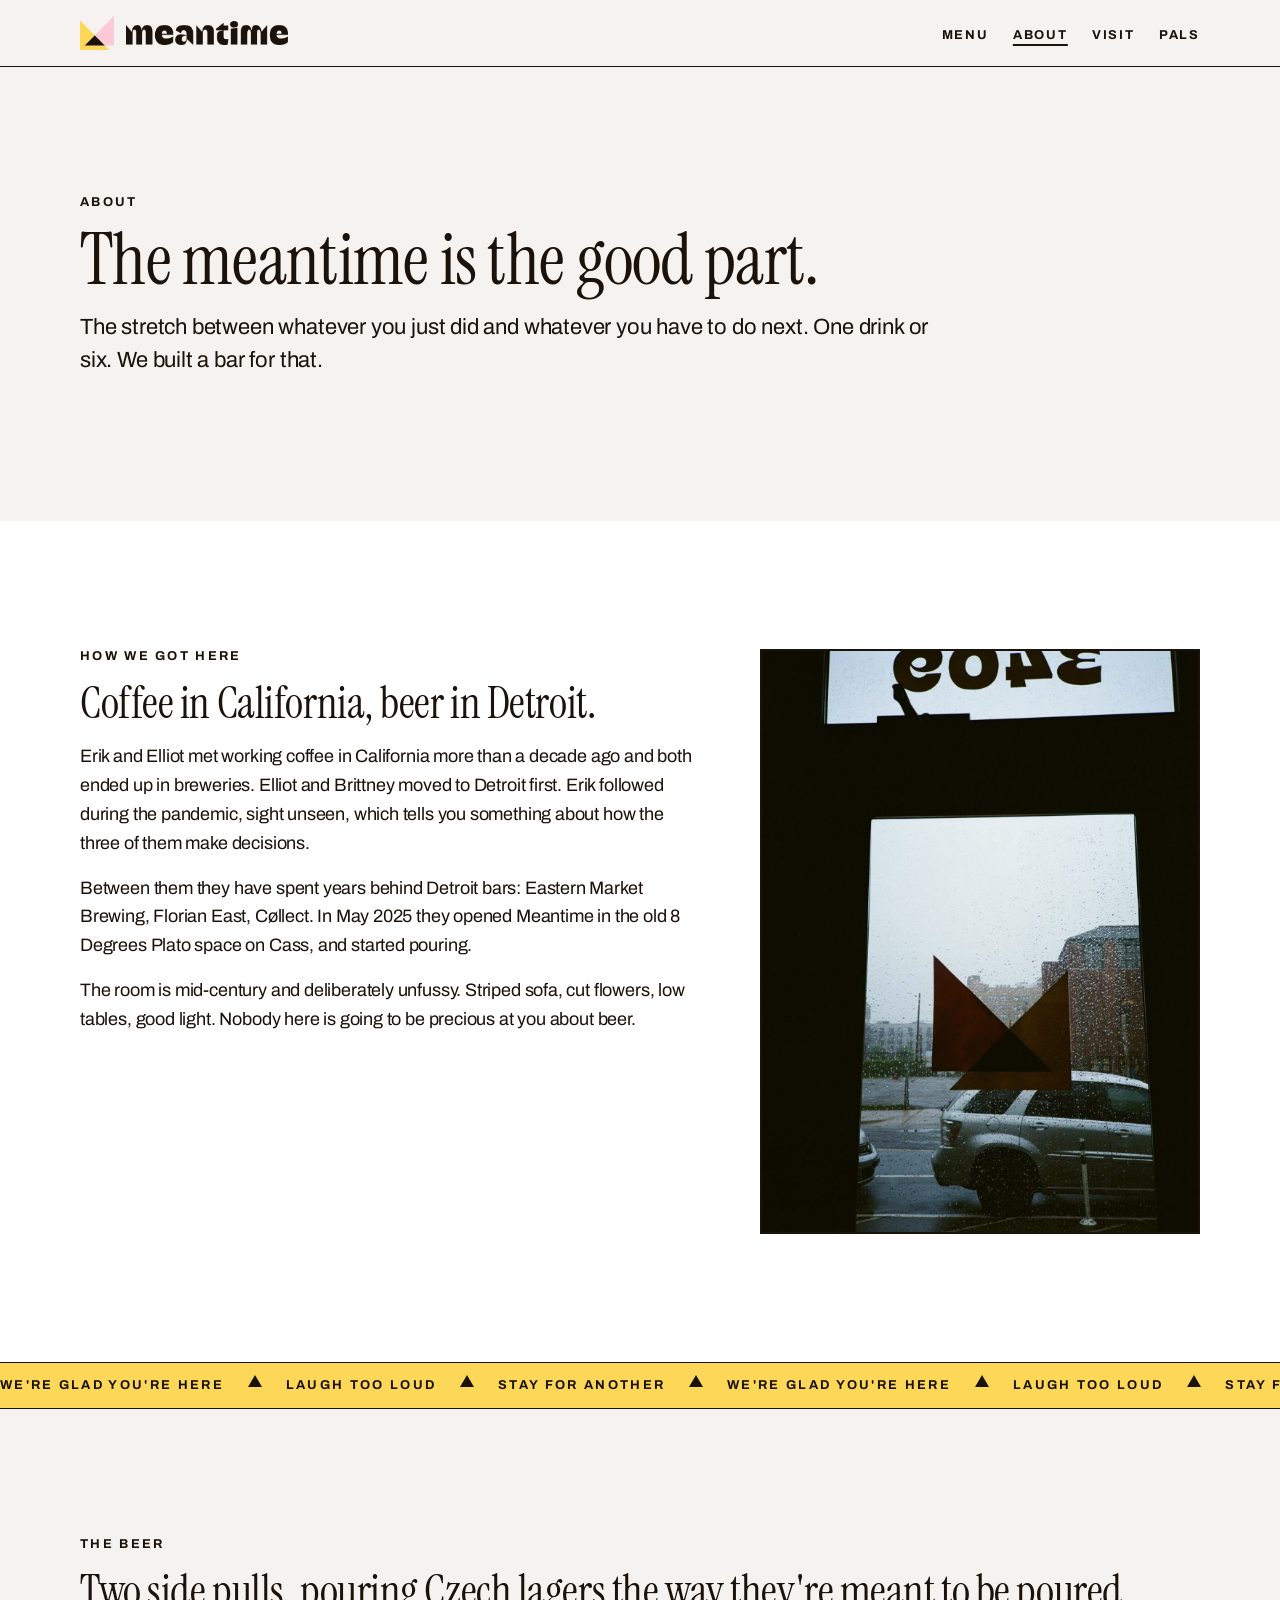
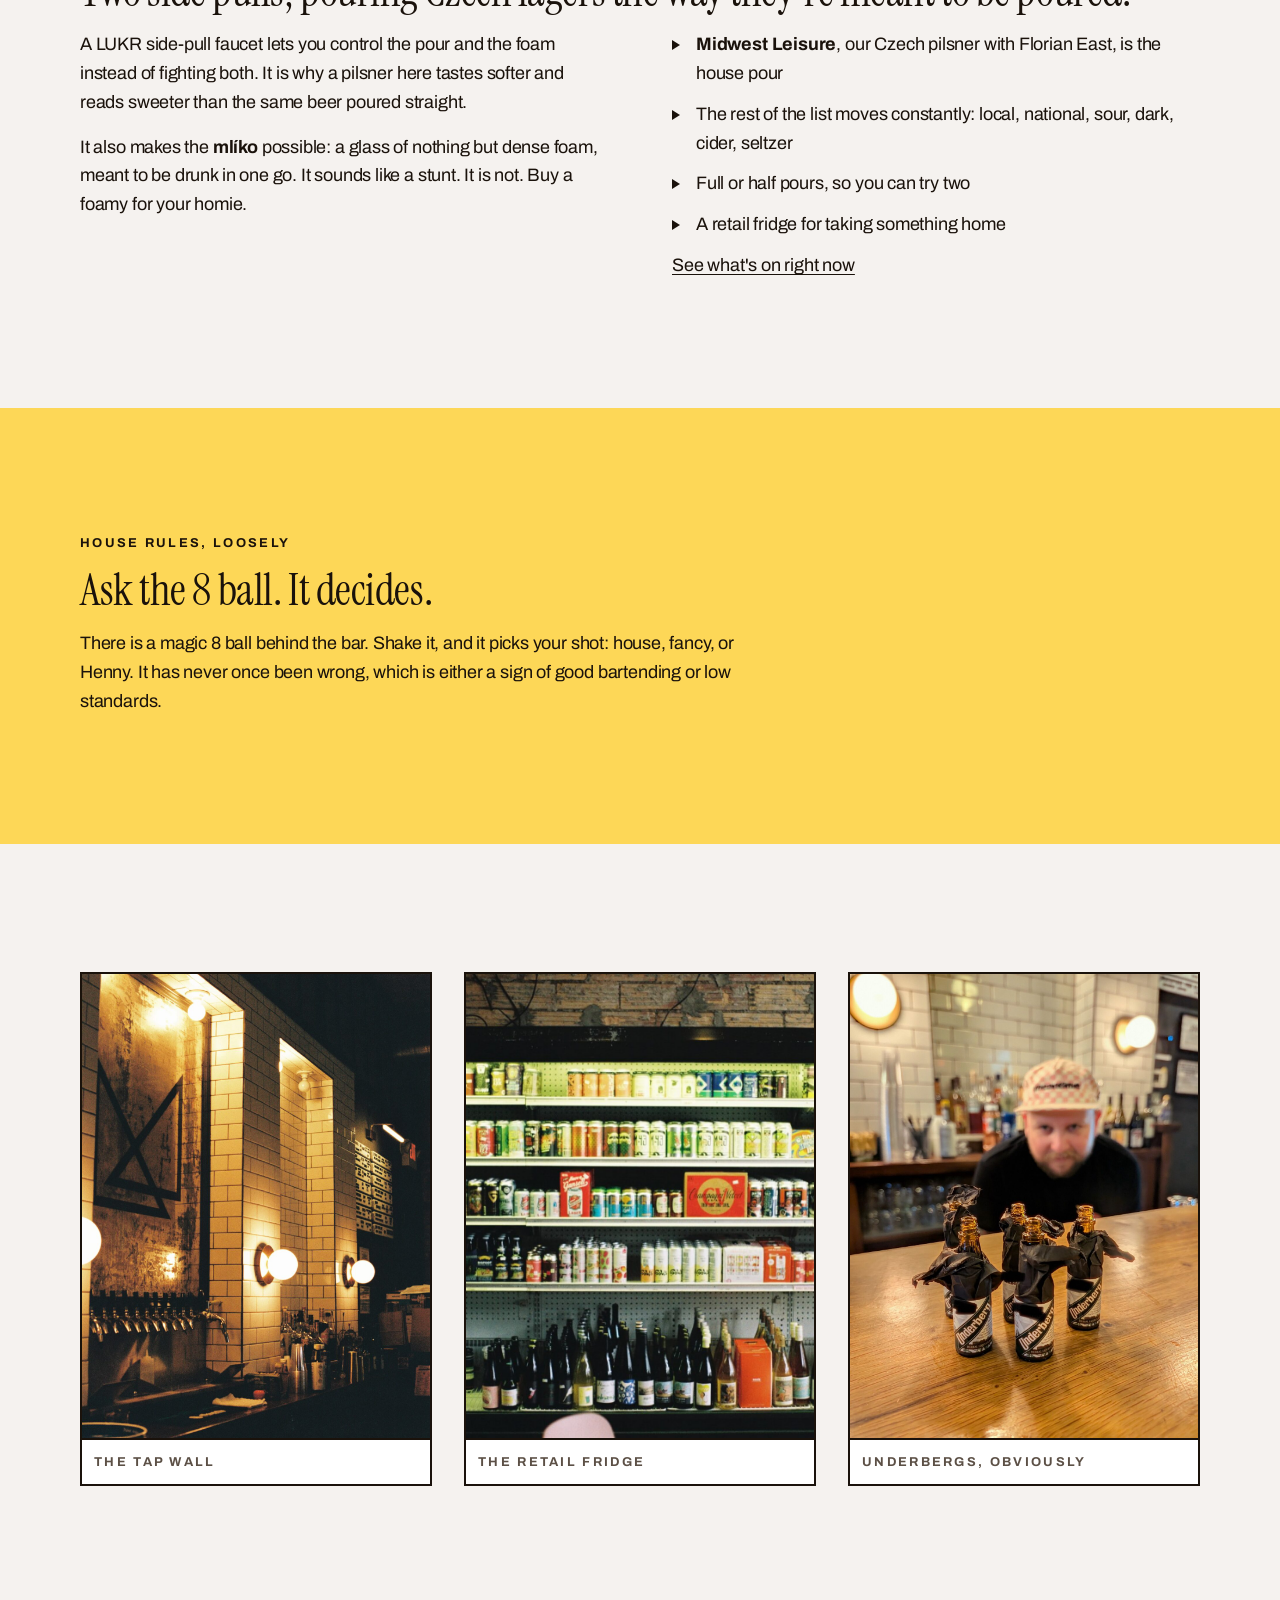
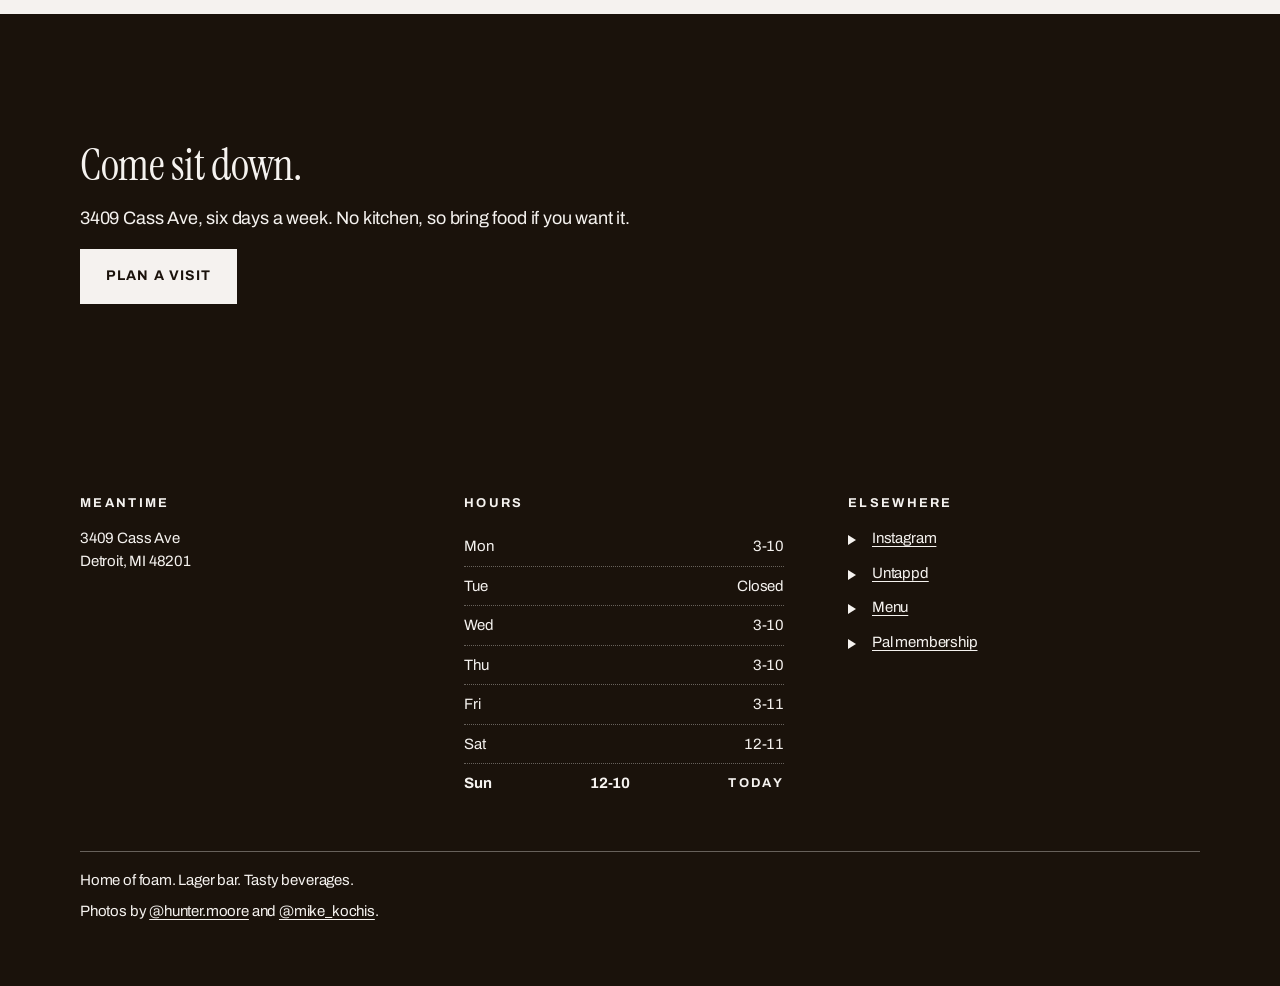
==== commit 61c5db2e: "feat: ship the real logo instead of the reconstruction mark.svg was a placeholder drawn from a low-r" ====
--- a/about.html
+++ b/about.html
@@ -22,7 +22,7 @@
 <link rel="manifest" href="site.webmanifest">
 <link rel="preconnect" href="https://fonts.googleapis.com">
 <link rel="preconnect" href="https://fonts.gstatic.com" crossorigin>
-<link href="https://fonts.googleapis.com/css2?family=Archivo:ital,wght@0,400;0,500;0,700;1,400&family=Instrument+Serif:ital@0;1&family=Unbounded:wght@900&display=swap" rel="stylesheet">
+<link href="https://fonts.googleapis.com/css2?family=Archivo:ital,wght@0,400;0,500;0,700;1,400&family=Instrument+Serif:ital@0;1&display=swap" rel="stylesheet">
 <link rel="stylesheet" href="assets/css/style.css">
 </head>
 <body>
@@ -32,7 +32,7 @@
   <div class="container site-header__inner">
     <a class="wordmark" href="index.html" aria-label="Meantime, home">
       <img class="wordmark__mark" src="assets/img/mark.svg" alt="" width="34" height="34">
-      <span class="wordmark__text">meantime</span>
+      <img class="wordmark__type" src="assets/img/wordmark.png" alt="" width="1000" height="148">
     </a>
     <nav class="site-nav" aria-label="Main">
       <ul>
--- a/assets/css/style.css
+++ b/assets/css/style.css
@@ -12,11 +12,10 @@
   --muted: #5c5046;
 
   /* type */
-  --font-display: "Unbounded", "Archivo", "Helvetica Neue", Arial, sans-serif;
-  --font-serif: "Instrument Serif", Georgia, "Times New Roman", serif;
+  --font-display: "Instrument Serif", Georgia, "Times New Roman", serif;
   --font-ui: "Archivo", "Helvetica Neue", Arial, sans-serif;
 
-  --fs-display: clamp(3rem, 1.14rem + 7.96vw, 7.5rem);
+  --fs-display: clamp(3.5rem, 1.55rem + 8.32vw, 7.5rem);
   --fs-h1: clamp(2.5rem, 1.44rem + 4.53vw, 4.5rem);
   --fs-h2: clamp(1.875rem, 1.43rem + 1.89vw, 2.75rem);
   --fs-h3: clamp(1.375rem, 1.24rem + 0.57vw, 1.625rem);
@@ -74,12 +73,11 @@
 
 h1, h2 {
   font-family: var(--font-display);
-  font-weight: 900;
-  letter-spacing: -0.03em;
-}
-
-h1 { font-size: var(--fs-h1); line-height: 1.02; }
-h2 { font-size: var(--fs-h2); line-height: 1.08; }
+  letter-spacing: -0.01em;
+}
+
+h1 { font-size: var(--fs-h1); line-height: 0.95; }
+h2 { font-size: var(--fs-h2); line-height: 1.05; }
 
 h3 {
   font-family: var(--font-ui);
@@ -93,10 +91,9 @@
 
 .display {
   font-family: var(--font-display);
-  font-weight: 900;
   font-size: var(--fs-display);
-  line-height: 0.98;
-  letter-spacing: -0.04em;
+  line-height: 0.88;
+  letter-spacing: -0.01em;
   margin: 0;
 }
 
@@ -297,12 +294,11 @@
 
 .wordmark__mark { width: 34px; height: 34px; flex: none; }
 
-.wordmark__text {
-  font-family: var(--font-display);
-  font-weight: 900;
-  font-size: 1.375rem;
-  line-height: 1;
-  letter-spacing: -0.04em;
+/* The wordmark is the owner's artwork, never live type set in a substitute face. */
+.wordmark__type {
+  height: 1.5rem;
+  width: auto;
+  flex: none;
 }
 
 .site-nav ul {
@@ -387,7 +383,7 @@
 
 .menu-row__desc {
   grid-column: 1 / -1;
-  font-family: var(--font-serif);
+  font-family: var(--font-display);
   font-style: italic;
   font-size: 1rem;
   line-height: 1.4;
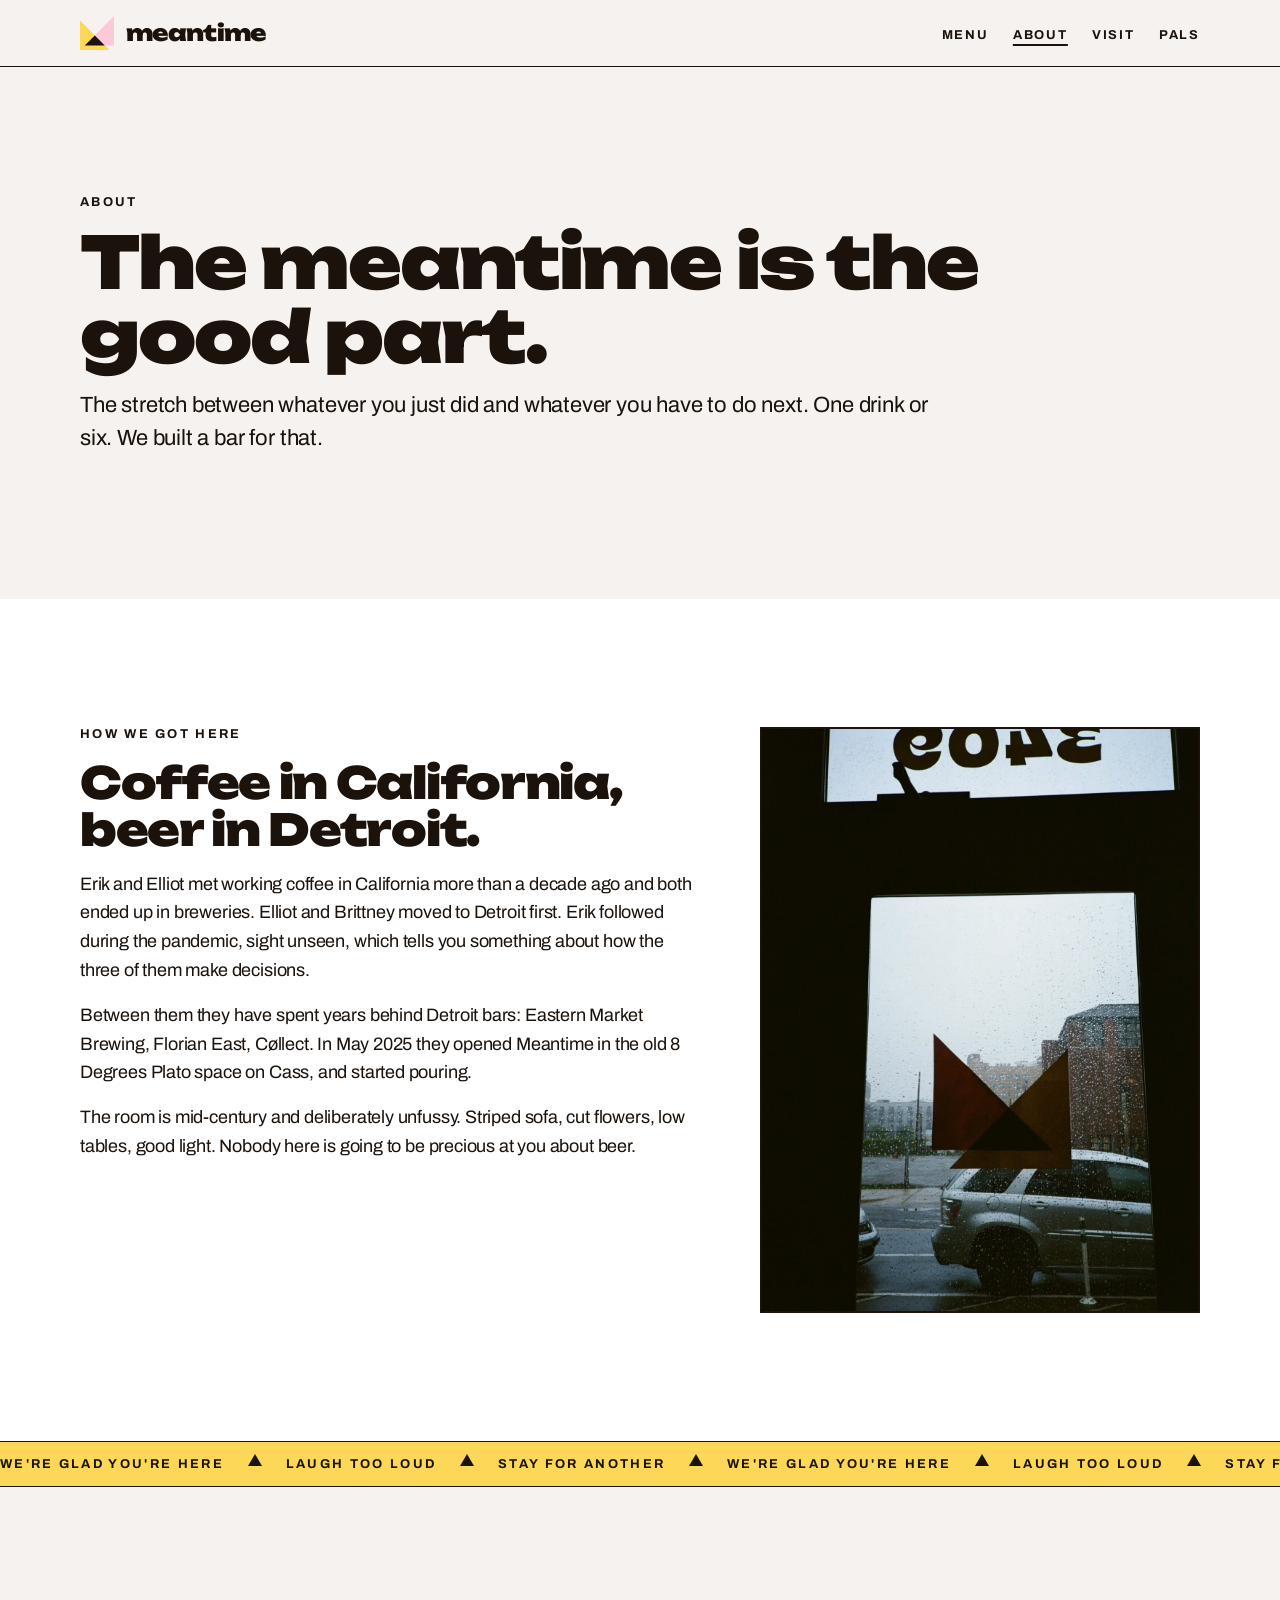
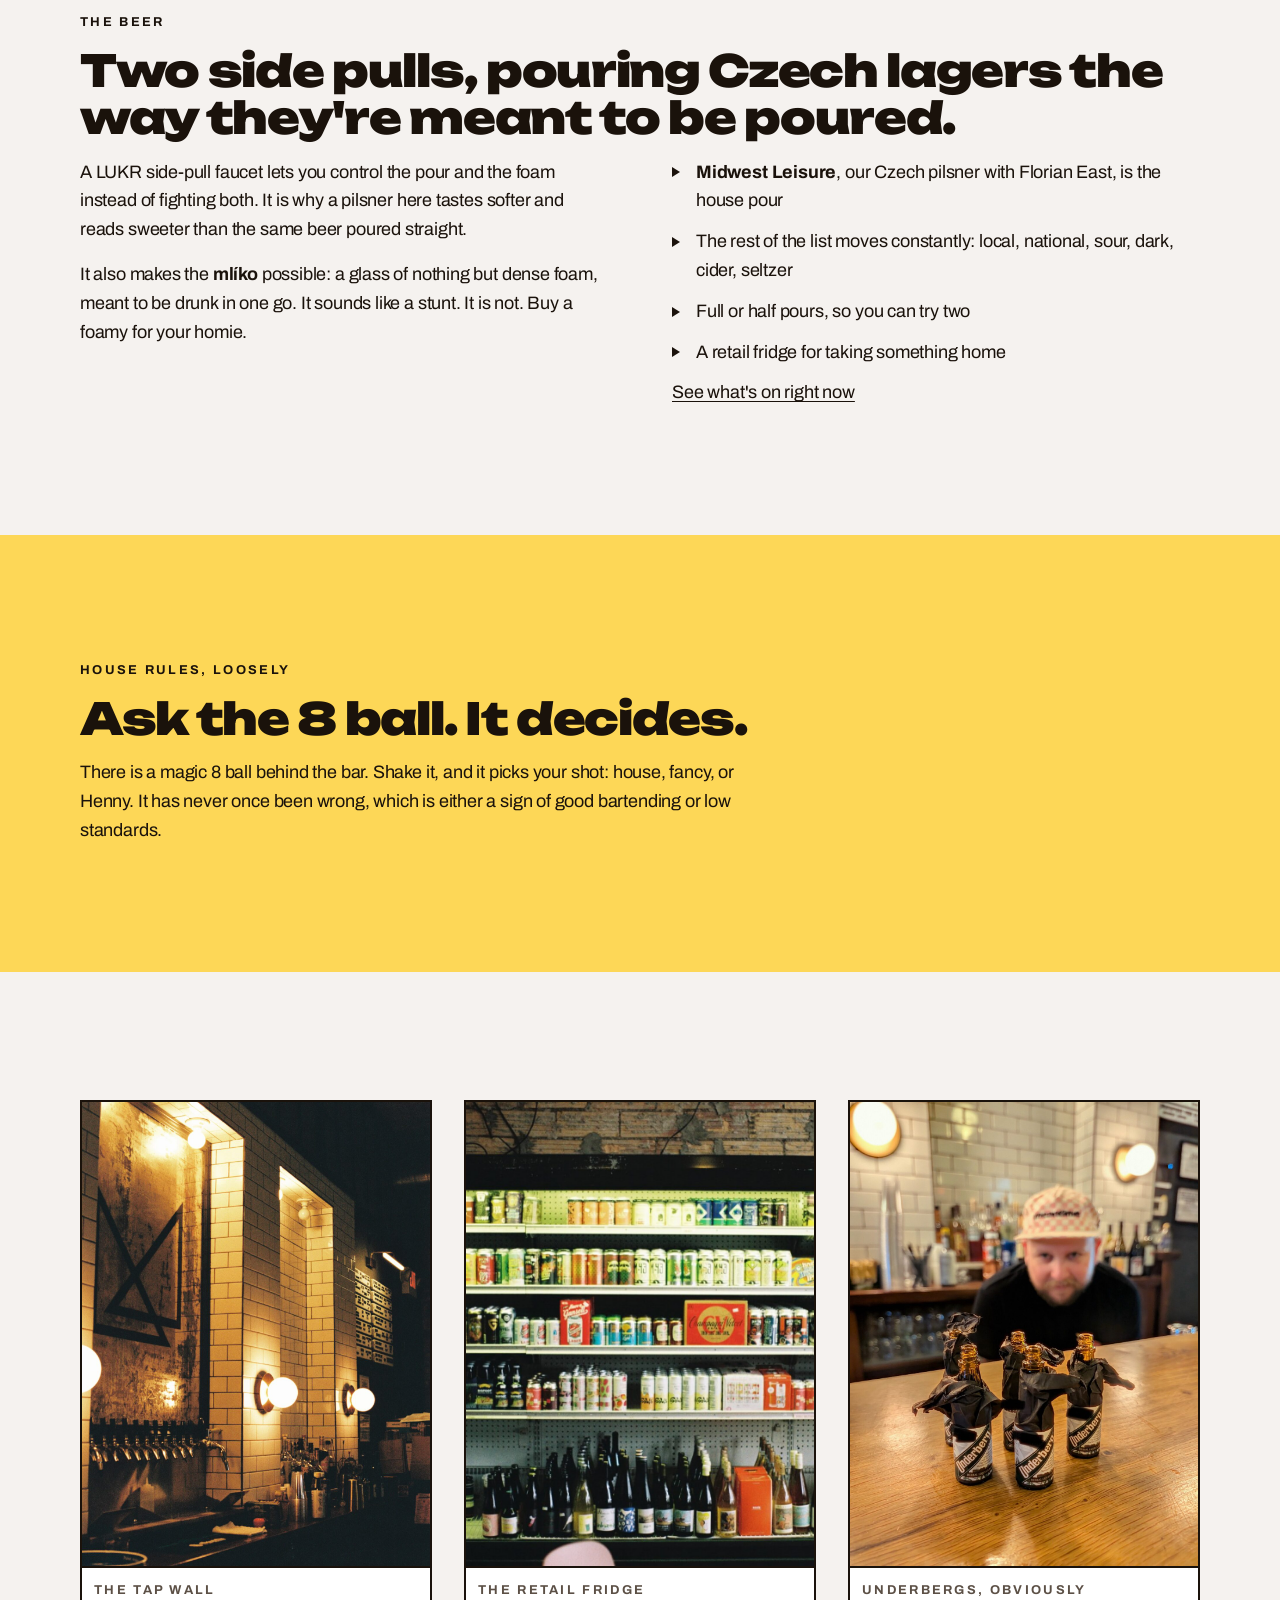
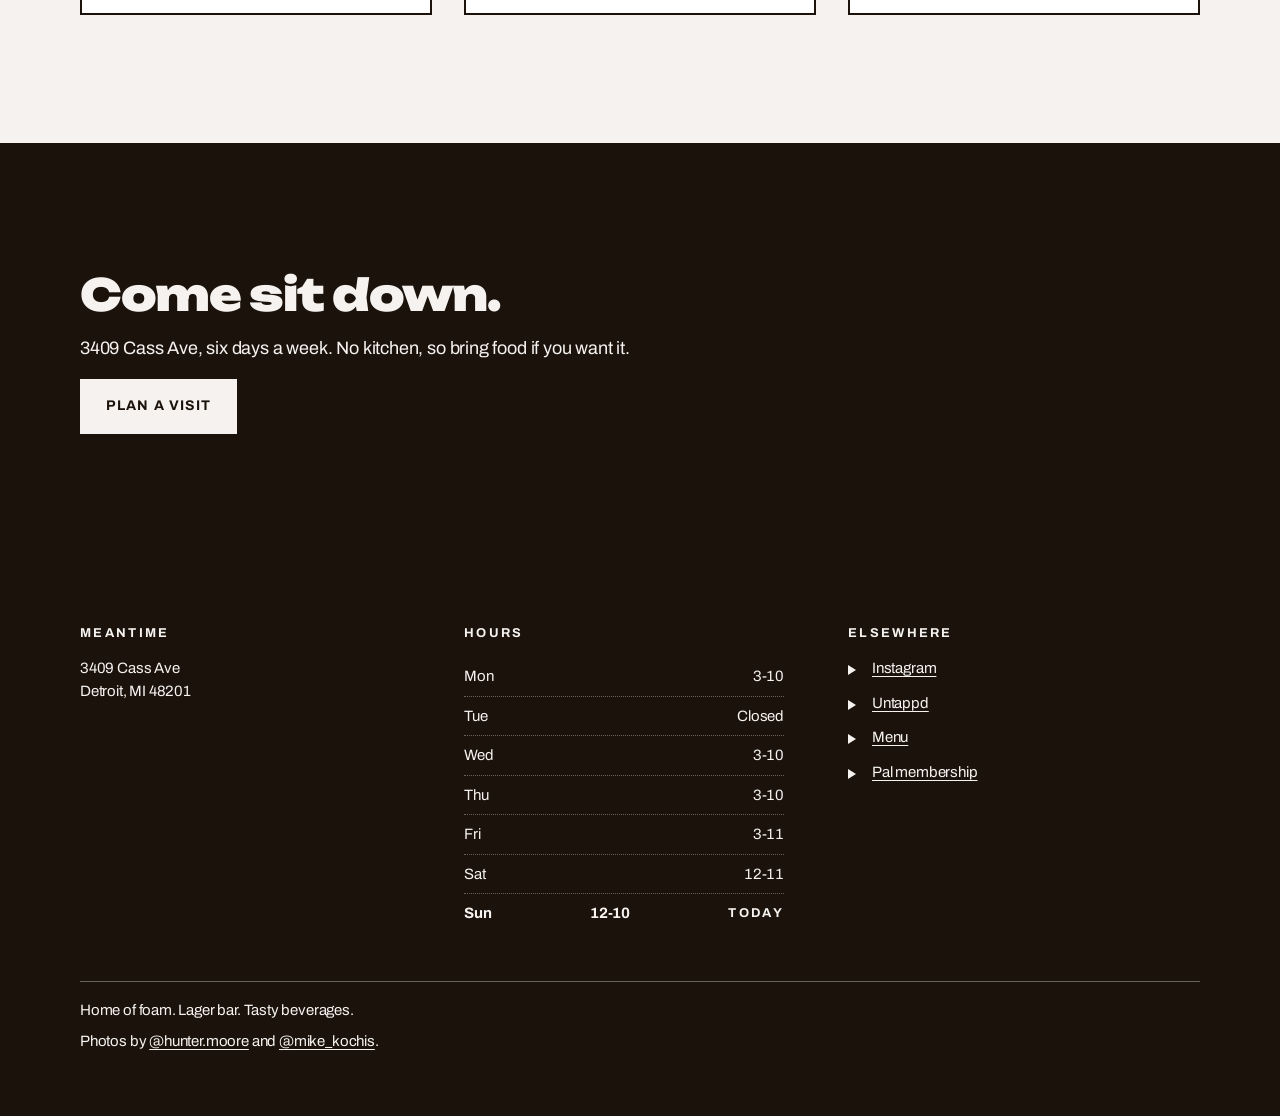
==== commit 2cecbc21: "Merge pull request #12 from ryankolean/design/wordmark-typeface feat: set display type in the wordma" ====
--- a/about.html
+++ b/about.html
@@ -22,7 +22,7 @@
 <link rel="manifest" href="site.webmanifest">
 <link rel="preconnect" href="https://fonts.googleapis.com">
 <link rel="preconnect" href="https://fonts.gstatic.com" crossorigin>
-<link href="https://fonts.googleapis.com/css2?family=Archivo:ital,wght@0,400;0,500;0,700;1,400&family=Instrument+Serif:ital@0;1&display=swap" rel="stylesheet">
+<link href="https://fonts.googleapis.com/css2?family=Archivo:ital,wght@0,400;0,500;0,700;1,400&family=Instrument+Serif:ital@0;1&family=Unbounded:wght@900&display=swap" rel="stylesheet">
 <link rel="stylesheet" href="assets/css/style.css">
 </head>
 <body>
@@ -32,7 +32,7 @@
   <div class="container site-header__inner">
     <a class="wordmark" href="index.html" aria-label="Meantime, home">
       <img class="wordmark__mark" src="assets/img/mark.svg" alt="" width="34" height="34">
-      <img class="wordmark__type" src="assets/img/wordmark.png" alt="" width="1000" height="148">
+      <span class="wordmark__text">meantime</span>
     </a>
     <nav class="site-nav" aria-label="Main">
       <ul>
--- a/assets/css/style.css
+++ b/assets/css/style.css
@@ -12,10 +12,11 @@
   --muted: #5c5046;
 
   /* type */
-  --font-display: "Instrument Serif", Georgia, "Times New Roman", serif;
+  --font-display: "Unbounded", "Archivo", "Helvetica Neue", Arial, sans-serif;
+  --font-serif: "Instrument Serif", Georgia, "Times New Roman", serif;
   --font-ui: "Archivo", "Helvetica Neue", Arial, sans-serif;
 
-  --fs-display: clamp(3.5rem, 1.55rem + 8.32vw, 7.5rem);
+  --fs-display: clamp(3rem, 1.14rem + 7.96vw, 7.5rem);
   --fs-h1: clamp(2.5rem, 1.44rem + 4.53vw, 4.5rem);
   --fs-h2: clamp(1.875rem, 1.43rem + 1.89vw, 2.75rem);
   --fs-h3: clamp(1.375rem, 1.24rem + 0.57vw, 1.625rem);
@@ -73,11 +74,12 @@
 
 h1, h2 {
   font-family: var(--font-display);
-  letter-spacing: -0.01em;
-}
-
-h1 { font-size: var(--fs-h1); line-height: 0.95; }
-h2 { font-size: var(--fs-h2); line-height: 1.05; }
+  font-weight: 900;
+  letter-spacing: -0.03em;
+}
+
+h1 { font-size: var(--fs-h1); line-height: 1.02; }
+h2 { font-size: var(--fs-h2); line-height: 1.08; }
 
 h3 {
   font-family: var(--font-ui);
@@ -91,9 +93,10 @@
 
 .display {
   font-family: var(--font-display);
+  font-weight: 900;
   font-size: var(--fs-display);
-  line-height: 0.88;
-  letter-spacing: -0.01em;
+  line-height: 0.98;
+  letter-spacing: -0.04em;
   margin: 0;
 }
 
@@ -294,11 +297,12 @@
 
 .wordmark__mark { width: 34px; height: 34px; flex: none; }
 
-/* The wordmark is the owner's artwork, never live type set in a substitute face. */
-.wordmark__type {
-  height: 1.5rem;
-  width: auto;
-  flex: none;
+.wordmark__text {
+  font-family: var(--font-display);
+  font-weight: 900;
+  font-size: 1.375rem;
+  line-height: 1;
+  letter-spacing: -0.04em;
 }
 
 .site-nav ul {
@@ -383,7 +387,7 @@
 
 .menu-row__desc {
   grid-column: 1 / -1;
-  font-family: var(--font-display);
+  font-family: var(--font-serif);
   font-style: italic;
   font-size: 1rem;
   line-height: 1.4;
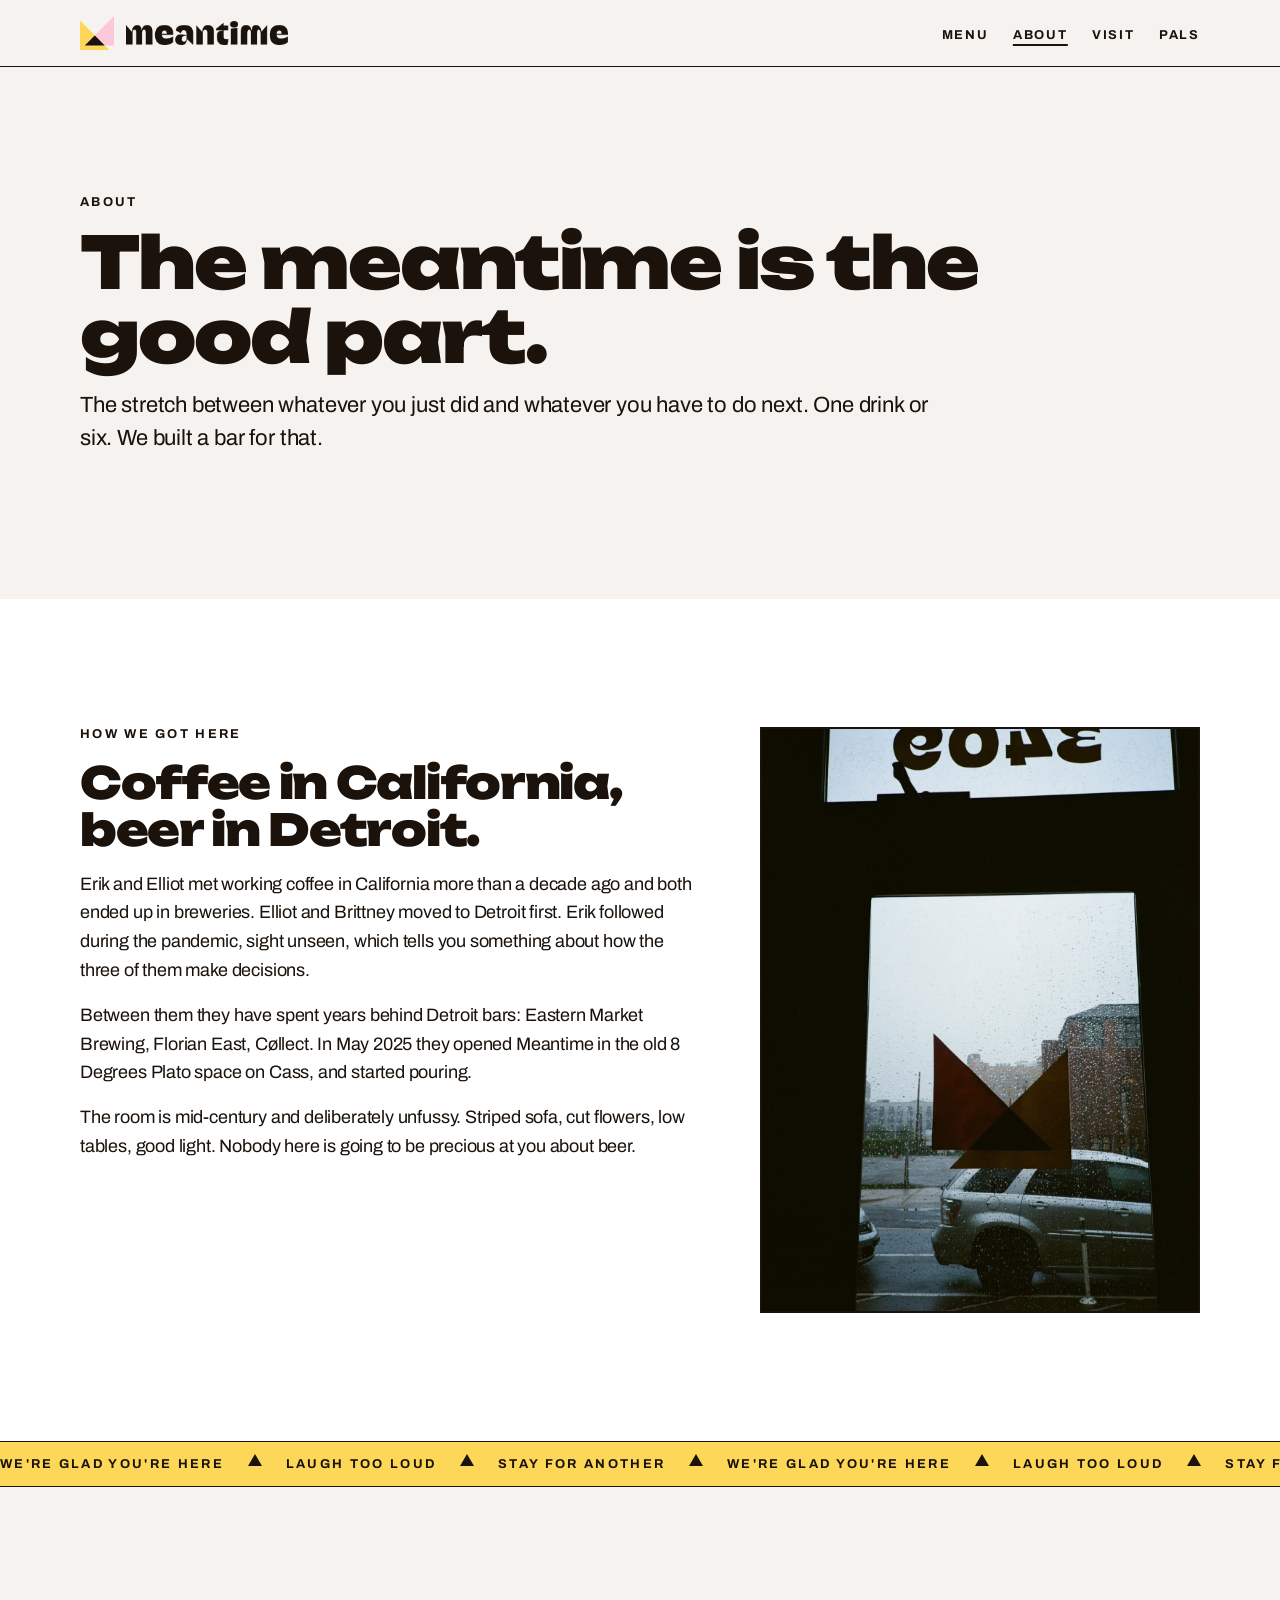
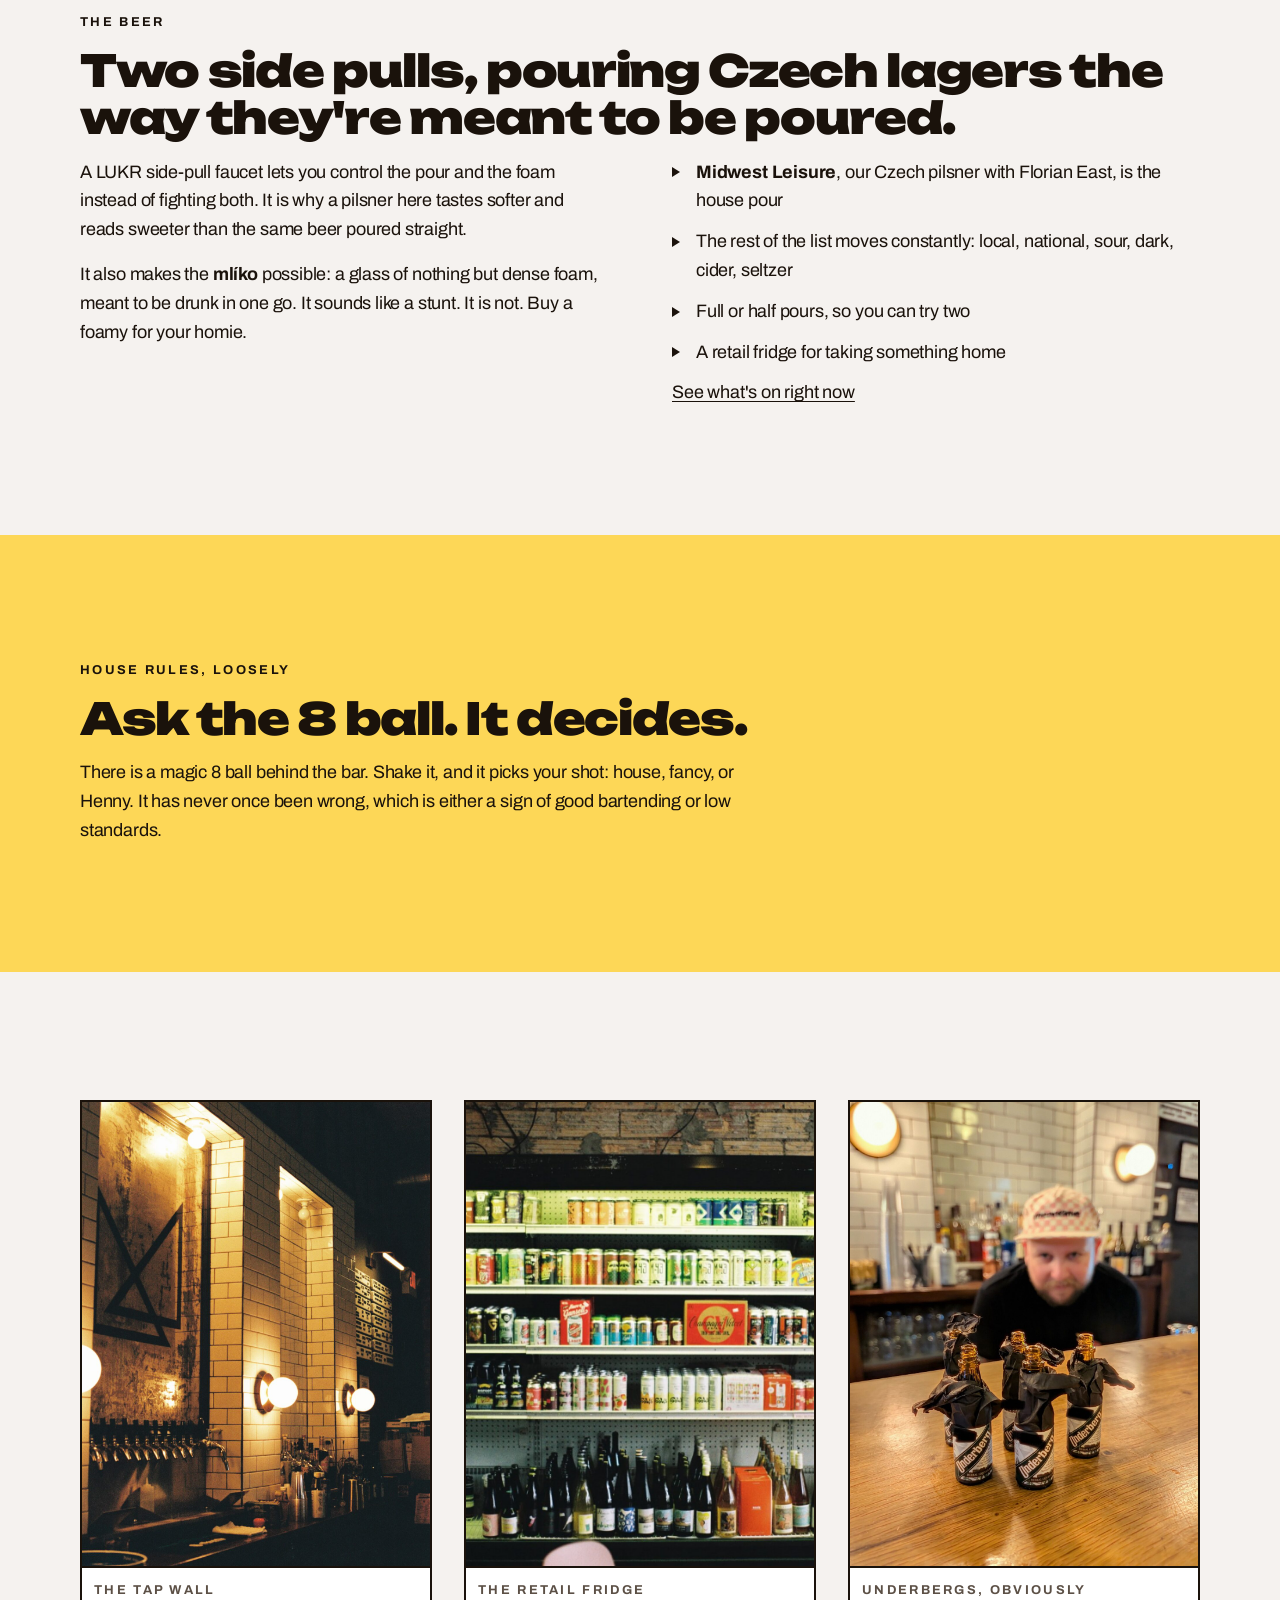
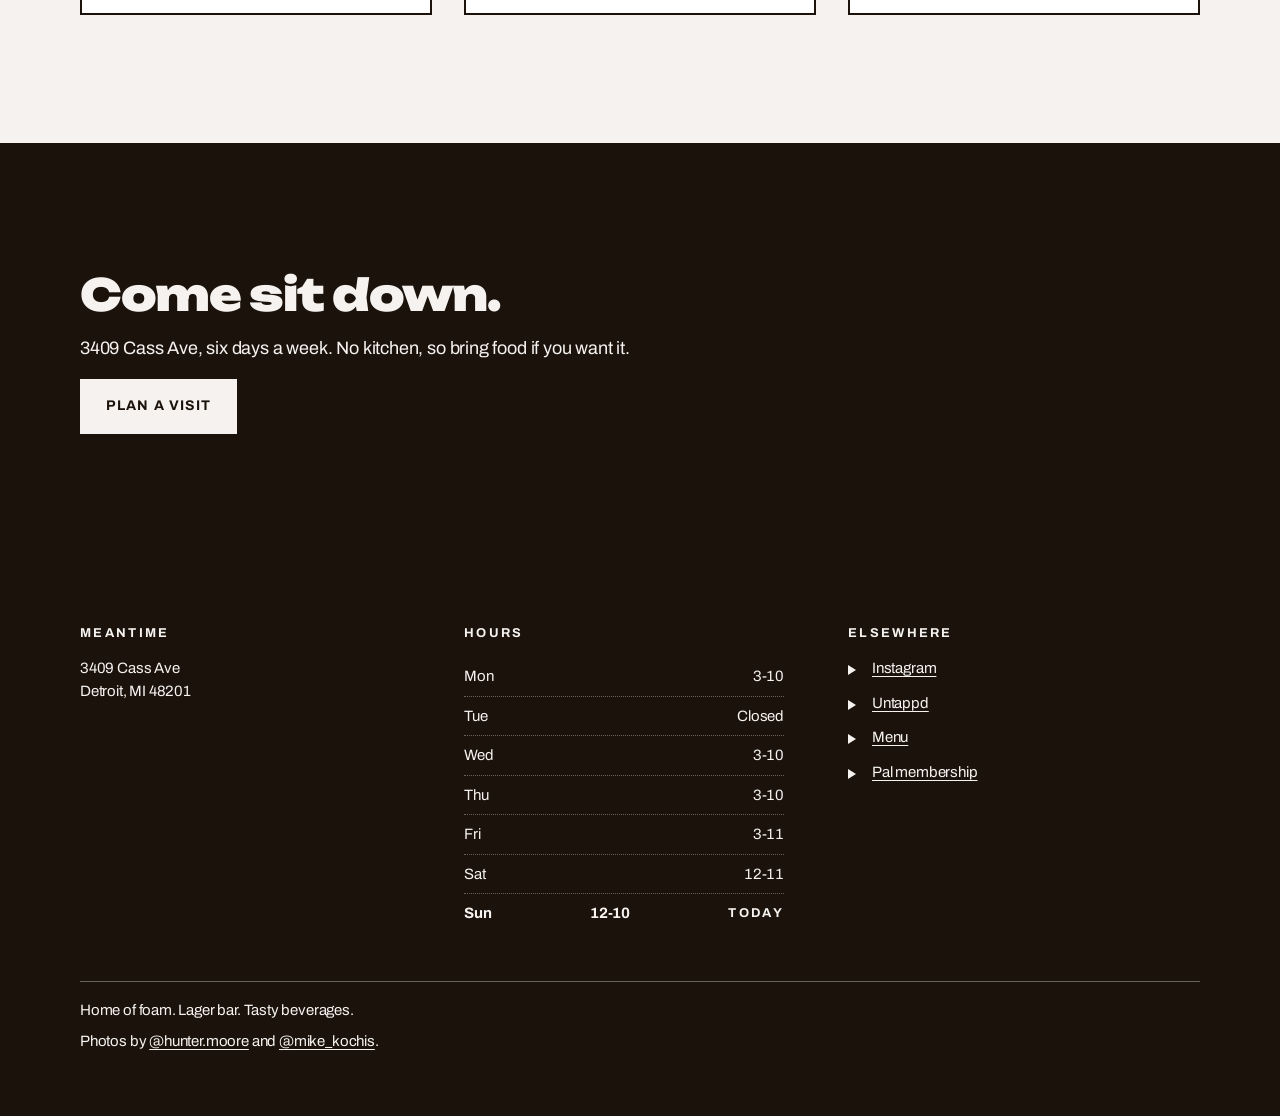
==== commit f6d8e403: "merge master into design/logo-mark # Conflicts: #	assets/css/style.css #	design-catalog/assets-neede" ====
--- a/about.html
+++ b/about.html
@@ -32,7 +32,7 @@
   <div class="container site-header__inner">
     <a class="wordmark" href="index.html" aria-label="Meantime, home">
       <img class="wordmark__mark" src="assets/img/mark.svg" alt="" width="34" height="34">
-      <span class="wordmark__text">meantime</span>
+      <img class="wordmark__type" src="assets/img/wordmark.png" alt="" width="1000" height="148">
     </a>
     <nav class="site-nav" aria-label="Main">
       <ul>
--- a/assets/css/style.css
+++ b/assets/css/style.css
@@ -297,12 +297,11 @@
 
 .wordmark__mark { width: 34px; height: 34px; flex: none; }
 
-.wordmark__text {
-  font-family: var(--font-display);
-  font-weight: 900;
-  font-size: 1.375rem;
-  line-height: 1;
-  letter-spacing: -0.04em;
+/* The wordmark is the owner's artwork, never live type set in a substitute face. */
+.wordmark__type {
+  height: 1.5rem;
+  width: auto;
+  flex: none;
 }
 
 .site-nav ul {
@@ -536,6 +535,229 @@
   padding-top: var(--s-4);
   border-top: 1px solid rgba(245, 242, 239, 0.35);
   font-size: var(--fs-small);
+}
+
+/* ---------- printed menu card ----------
+   A web copy of the card that sits on the bar, so the phone in someone's
+   hand shows the same thing as the paper in front of them.
+   SOURCE: MenuForWebsiteMARCH.png, transcribed 2026-09-16, restyled 2026-09-21.
+   Hairlines are drawn by a 1px grid gap over an ink background, which keeps
+   every rule single-width at any breakpoint. */
+
+.menu-page { background: var(--pink); }
+
+.menucard {
+  background: var(--paper);
+  border: var(--rule);
+  max-width: 54rem;
+  margin-inline: auto;
+}
+
+.menucard + .menucard { margin-top: var(--s-7); }
+
+.menucard__head {
+  text-align: center;
+  padding: var(--s-6) var(--s-4) var(--s-5);
+}
+
+.menucard__wordmark {
+  font-family: var(--font-display);
+  font-size: clamp(2.75rem, 1.2rem + 6.6vw, 5rem);
+  line-height: 0.9;
+  letter-spacing: -0.03em;
+  margin: 0;
+}
+
+.menucard__tagline {
+  margin: var(--s-3) 0 0;
+  font-size: 0.6875rem;
+  font-weight: 500;
+  letter-spacing: 0.12em;
+  text-transform: uppercase;
+  line-height: 1.5;
+  max-width: none;
+}
+
+.menucard__body,
+.menucard__row {
+  display: grid;
+  gap: 1px;
+  background: var(--ink);
+}
+
+.menucard__body { border-top: var(--rule); }
+
+.mc-cell {
+  background: var(--paper);
+  padding: var(--s-5);
+}
+
+/* ---------- card type ---------- */
+
+.mc-heading {
+  font-family: var(--font-ui);
+  font-size: 0.875rem;
+  font-weight: 700;
+  letter-spacing: 0.3em;
+  text-transform: uppercase;
+  line-height: 1.2;
+  margin: 0 0 var(--s-4);
+}
+
+.mc-item + .mc-item { margin-top: var(--s-4); }
+
+.mc-item__line {
+  display: flex;
+  align-items: baseline;
+  gap: var(--s-5);
+  font-family: var(--font-ui);
+  font-size: 1.0625rem;
+  font-weight: 700;
+  letter-spacing: 0.01em;
+  text-transform: uppercase;
+  line-height: 1.25;
+}
+
+.mc-item__price {
+  font-weight: 500;
+  font-variant-numeric: tabular-nums;
+  white-space: nowrap;
+}
+
+.mc-item__desc {
+  margin: var(--s-1) 0 0;
+  font-family: var(--font-serif);
+  font-style: italic;
+  font-size: 1rem;
+  line-height: 1.35;
+  max-width: none;
+}
+
+.mc-item__note {
+  margin: var(--s-1) 0 0;
+  font-family: var(--font-ui);
+  font-size: 0.8125rem;
+  letter-spacing: 0.02em;
+  text-transform: uppercase;
+  line-height: 1.4;
+  max-width: none;
+}
+
+/* the one item the card singles out */
+.mc-item--starred { padding-block: var(--s-4); border-block: 1px dotted var(--ink); }
+.mc-item--starred .mc-item__line { font-style: italic; text-decoration: underline; text-underline-offset: 3px; }
+
+/* ---------- the magic 8 ball cell ---------- */
+
+.mc-eight {
+  display: flex;
+  align-items: flex-start;
+  justify-content: space-between;
+  gap: var(--s-3);
+}
+
+.mc-eight > .mc-item { flex: 1 1 auto; min-width: 0; }
+
+.mc-eight__art {
+  width: clamp(84px, 20vw, 104px);
+  height: auto;
+  flex: none;
+}
+
+/* ---------- the draft list cell ---------- */
+
+.mc-draft { text-align: center; }
+
+.mc-draft__title {
+  font-family: var(--font-ui);
+  font-size: 0.875rem;
+  font-weight: 700;
+  letter-spacing: 0.3em;
+  text-transform: uppercase;
+  margin: 0;
+}
+
+.mc-draft__pours {
+  font-family: var(--font-ui);
+  font-size: 1.375rem;
+  font-weight: 700;
+  text-transform: uppercase;
+  margin: var(--s-4) 0 0;
+}
+
+.mc-draft__pours u { text-decoration-thickness: 2px; text-underline-offset: 4px; }
+
+.mc-cols {
+  display: grid;
+  gap: var(--s-4) var(--s-6);
+  align-items: start;
+}
+
+/* ---------- be a pal rail ---------- */
+
+.mc-pal {
+  display: flex;
+  flex-direction: row;
+  flex-wrap: wrap;
+  align-items: center;
+  justify-content: center;
+  gap: var(--s-2) var(--s-4);
+  font-family: var(--font-ui);
+  font-size: 0.9375rem;
+  font-weight: 700;
+  letter-spacing: 0.06em;
+  text-transform: uppercase;
+}
+
+/* ---------- wine ---------- */
+
+.mc-wine .mc-item__line { justify-content: space-between; }
+
+.mc-wine__sub {
+  text-align: center;
+  font-family: var(--font-ui);
+  font-size: 0.8125rem;
+  letter-spacing: 0.08em;
+  text-transform: uppercase;
+  margin: 0 0 var(--s-5);
+  max-width: none;
+}
+
+.mc-wine .mc-heading { text-align: center; letter-spacing: 0.42em; margin-bottom: var(--s-2); }
+
+/* ---------- wifi ---------- */
+
+.mc-wifi { text-align: center; }
+
+.mc-wifi__mark { width: 62px; height: 62px; margin: 0 auto var(--s-3); }
+
+.mc-wifi__label {
+  font-family: var(--font-ui);
+  font-size: 0.9375rem;
+  font-weight: 700;
+  letter-spacing: 0.06em;
+  text-transform: uppercase;
+  margin: 0;
+}
+
+.mc-wifi__pass {
+  font-family: var(--font-serif);
+  font-style: italic;
+  font-size: 1.25rem;
+  margin: var(--s-1) 0 0;
+}
+
+@media (min-width: 700px) {
+  .menucard__row--split { grid-template-columns: 1fr 1fr; }
+  .menucard__row--na { grid-template-columns: 1fr auto; }
+
+  .mc-cols { grid-template-columns: 1fr 1fr; }
+
+  .mc-pal {
+    flex-direction: column;
+    flex-wrap: nowrap;
+    gap: var(--s-3);
+  }
 }
 
 /* ---------- utilities ---------- */
